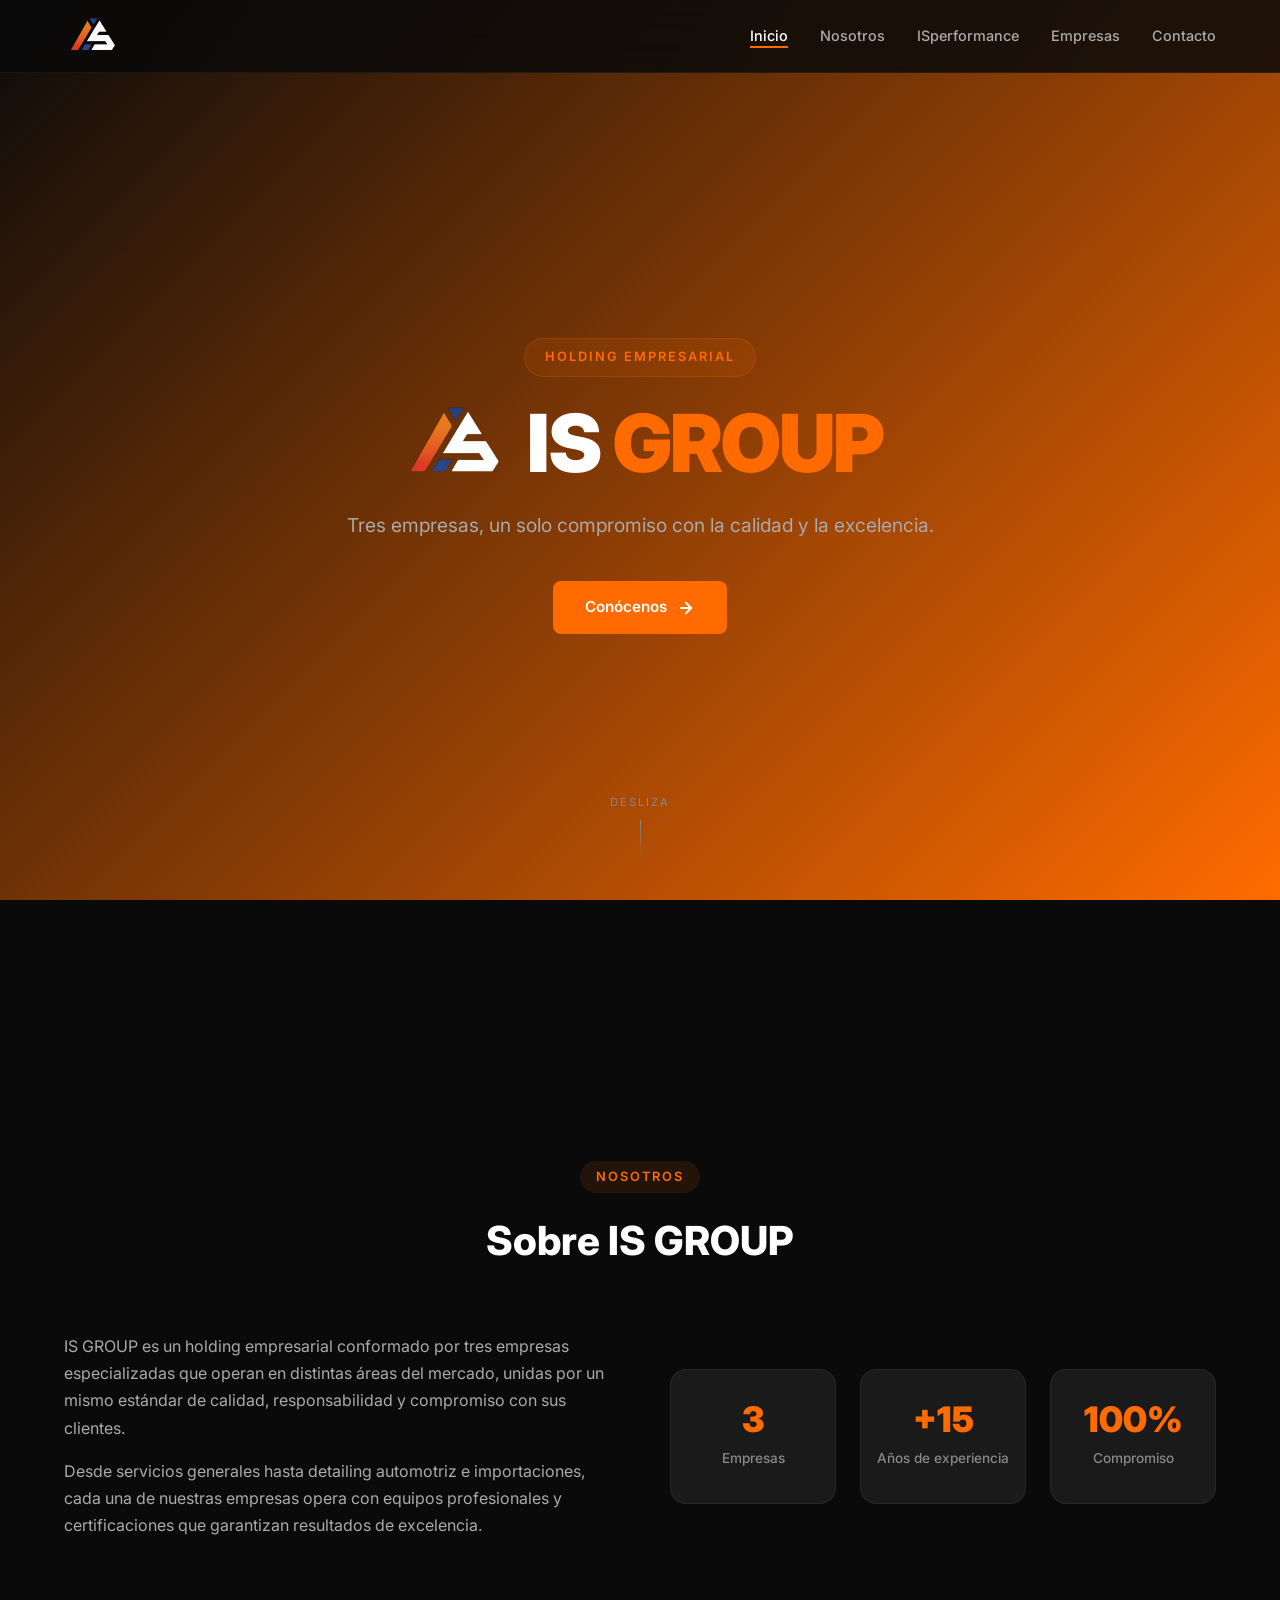
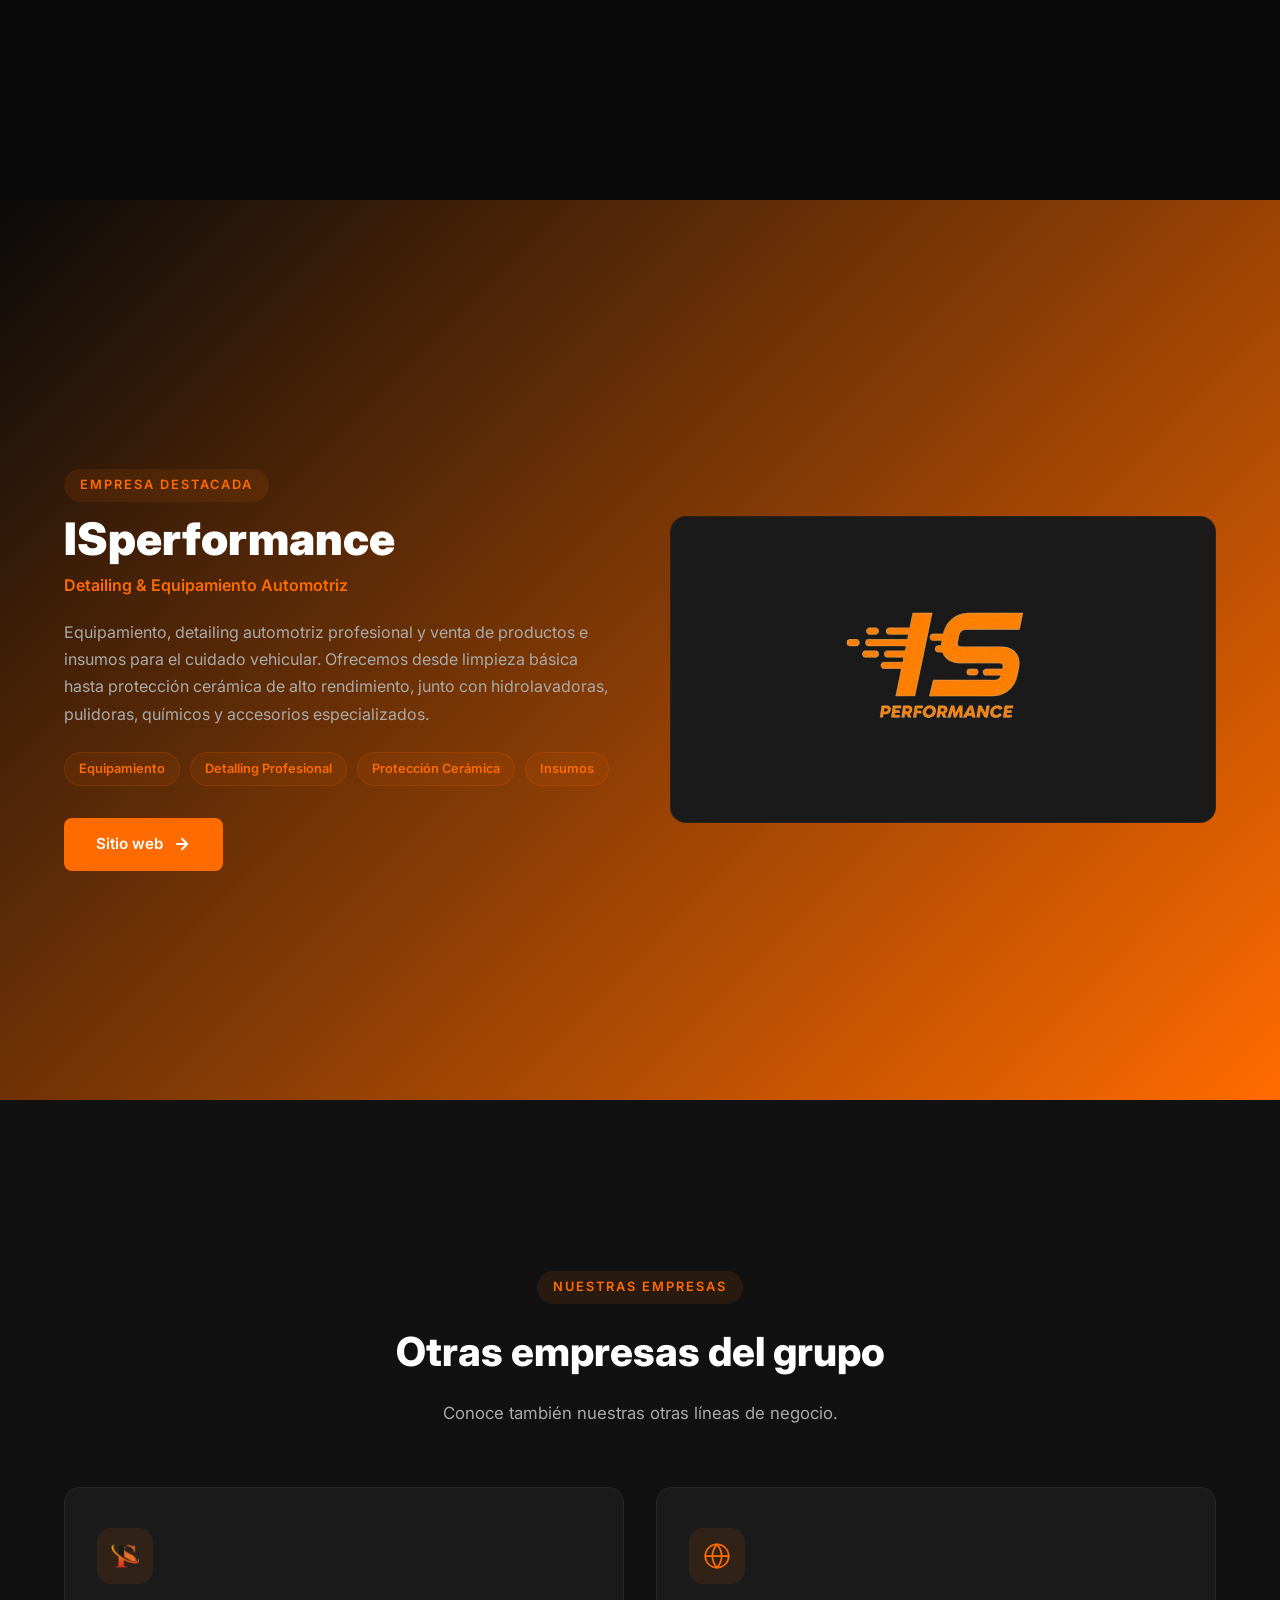
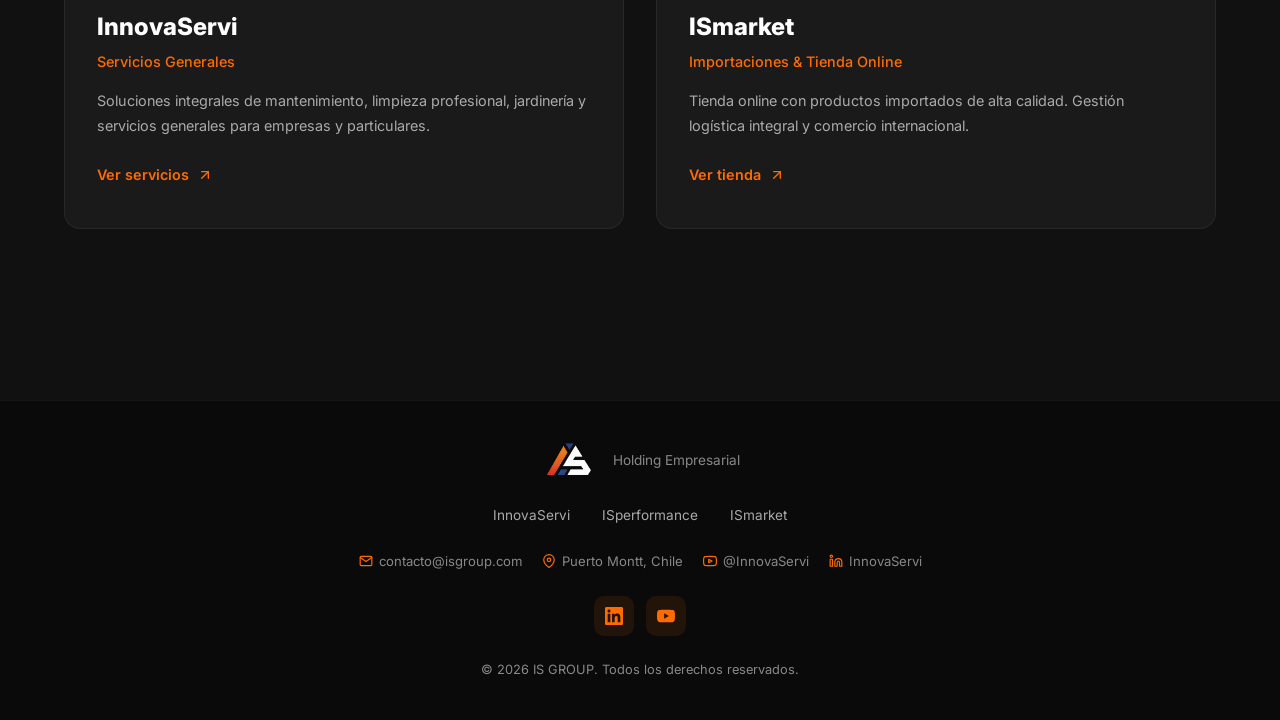
==== index.html @ 32ee74a8 "refactor: mover web/ a raíz del repo, rutas limpias" ====
<!DOCTYPE html>
<html lang="es">
<head>
  <meta charset="UTF-8" />
  <meta name="viewport" content="width=device-width, initial-scale=1.0" />
  <title>IS GROUP</title>
  <meta name="description" content="IS GROUP - Holding empresarial: InnovaServi, ISperformance e ISmarket. Conoce nuestras empresas." />
  <link rel="preconnect" href="https://fonts.googleapis.com" />
  <link rel="preconnect" href="https://fonts.gstatic.com" crossorigin />
  <link href="https://fonts.googleapis.com/css2?family=Inter:wght@400;500;600;700;800;900&display=swap" rel="stylesheet" />
  <link rel="stylesheet" href="css/style.css" />
  <link rel="icon" type="image/png" href="assets/images/favicon.png" />
</head>
<body>

  <!-- NAV -->
  <nav class="navbar">
    <div class="container nav-container">
      <a href="#" class="logo">
        <img src="assets/images/ISGROUP-pb2.png" alt="IS GROUP" class="logo-img" />
      </a>
      <button class="menu-toggle" id="menuToggle" aria-label="Abrir menú">
        <span></span><span></span><span></span>
      </button>
      <ul class="nav-links" id="navLinks">
        <li><a href="#hero" class="nav-link active">Inicio</a></li>
        <li><a href="#nosotros" class="nav-link">Nosotros</a></li>
        <li><a href="#isperformance" class="nav-link">ISperformance</a></li>
        <li><a href="#empresas" class="nav-link">Empresas</a></li>
        <li><a href="#contacto" class="nav-link">Contacto</a></li>
      </ul>
    </div>
  </nav>

  <!-- HERO -->
  <section class="hero section-gradient" id="hero">
    <div class="container hero-content">
      <span class="hero-badge">Holding Empresarial</span>
      <h1 class="hero-title">
        <img src="assets/images/ISGROUP-pb2.png" alt="IS GROUP" class="hero-logo" />
        IS <span class="highlight">GROUP</span>
      </h1>
      <p class="hero-subtitle">
        Tres empresas, un solo compromiso con la calidad y la excelencia.
      </p>
      <a href="#nosotros" class="btn btn-primary">
        Conócenos
        <svg width="18" height="18" viewBox="0 0 24 24" fill="none" stroke="currentColor" stroke-width="2.5" stroke-linecap="round" stroke-linejoin="round"><path d="M5 12h14"/><path d="m12 5 7 7-7 7"/></svg>
      </a>
    </div>
    <div class="hero-scroll">
      <span>Desliza</span>
      <div class="scroll-line"></div>
    </div>
  </section>

  <!-- NOSOTROS -->
  <section class="nosotros reveal" id="nosotros">
    <div class="container">
      <div class="section-header">
        <span class="section-tag">Nosotros</span>
        <h2 class="section-title">Sobre IS GROUP</h2>
      </div>
      <div class="nosotros-content">
        <div class="nosotros-text">
          <p>
            IS GROUP es un holding empresarial conformado por tres empresas
            especializadas que operan en distintas áreas del mercado, unidas
            por un mismo estándar de calidad, responsabilidad y compromiso
            con sus clientes.
          </p>
          <p>
            Desde servicios generales hasta detailing automotriz e importaciones,
            cada una de nuestras empresas opera con equipos profesionales y
            certificaciones que garantizan resultados de excelencia.
          </p>
        </div>
        <div class="nosotros-stats">
          <div class="stat-item">
            <span class="stat-number">3</span>
            <span class="stat-label">Empresas</span>
          </div>
          <div class="stat-item">
            <span class="stat-number">+15</span>
            <span class="stat-label">Años de experiencia</span>
          </div>
          <div class="stat-item">
            <span class="stat-number">100%</span>
            <span class="stat-label">Compromiso</span>
          </div>
        </div>
      </div>
    </div>
  </section>

  <!-- ISPERFORMANCE DESTACADO -->
  <section class="isp-destacado slide-section slide-top bg-slide-dark reveal section-gradient" id="isperformance">
    <div class="container">
      <div class="isp-destacado-grid">
        <div class="isp-destacado-info">
          <span class="section-tag">Empresa destacada</span>
          <h2 class="isp-destacado-title">ISperformance</h2>
          <p class="isp-destacado-sub">Detailing &amp; Equipamiento Automotriz</p>
          <p class="isp-destacado-desc">
            Equipamiento, detailing automotriz profesional y venta de
            productos e insumos para el cuidado vehicular. Ofrecemos
            desde limpieza básica hasta protección cerámica de alto
            rendimiento, junto con hidrolavadoras, pulidoras, químicos
            y accesorios especializados.
          </p>
          <div class="isp-destacado-features">
            <span class="feature-tag">Equipamiento</span>
            <span class="feature-tag">Detalling Profesional</span>
            <span class="feature-tag">Protección Cerámica</span>
            <span class="feature-tag">Insumos</span>
          </div>
          <a href="isperformance/index.html" class="btn btn-primary">
            Sitio web
            <svg width="18" height="18" viewBox="0 0 24 24" fill="none" stroke="currentColor" stroke-width="2.5" stroke-linecap="round" stroke-linejoin="round"><path d="M5 12h14"/><path d="m12 5 7 7-7 7"/></svg>
          </a>
        </div>
        <div class="isp-destacado-img">
          <div class="isp-img-card isp-img-card--single">
            <img src="assets/images/ISperformanceLogo.png" alt="ISperformance" />
          </div>
        </div>
      </div>
    </div>
  </section>

  <!-- EMPRESAS -->
  <section class="empresas reveal" id="empresas">
    <div class="container">
      <div class="section-header">
        <span class="section-tag">Nuestras empresas</span>
        <h2 class="section-title">Otras empresas del grupo</h2>
        <p class="section-desc">
          Conoce también nuestras otras líneas de negocio.
        </p>
      </div>

      <div class="cards-grid cards-grid--two">

        <!-- InnovaServi -->
        <article class="card">
          <a href="innovaservi/index.html" class="card-icon-link">
            <div class="card-icon" style="--card-color: #FF6B00;">
              <img src="assets/images/InnovaLOGO.png" alt="InnovaServi" />
            </div>
          </a>
          <div class="card-body">
            <h3 class="card-title">InnovaServi</h3>
            <p class="card-sub">Servicios Generales</p>
            <p class="card-text">
              Soluciones integrales de mantenimiento, limpieza profesional,
              jardinería y servicios generales para empresas y particulares.
            </p>
            <a href="innovaservi/index.html" class="card-link">
              Ver servicios
              <svg width="16" height="16" viewBox="0 0 24 24" fill="none" stroke="currentColor" stroke-width="2" stroke-linecap="round" stroke-linejoin="round"><path d="M7 17 17 7"/><path d="M7 7h10v10"/></svg>
            </a>
          </div>
        </article>

        <!-- ISmarket -->
        <article class="card">
          <a href="ismarket/index.html" class="card-icon-link">
            <div class="card-icon" style="--card-color: #FF6B00;">
              <svg viewBox="0 0 24 24" fill="none" stroke="currentColor" stroke-width="1.5" stroke-linecap="round" stroke-linejoin="round">
                <circle cx="12" cy="12" r="10"/>
                <path d="M2 12h20"/>
                <path d="M12 2a15.3 15.3 0 0 1 4 10 15.3 15.3 0 0 1-4 10 15.3 15.3 0 0 1-4-10 15.3 15.3 0 0 1 4-10z"/>
              </svg>
            </div>
          </a>
          <div class="card-body">
            <h3 class="card-title">ISmarket</h3>
            <p class="card-sub">Importaciones &amp; Tienda Online</p>
            <p class="card-text">
              Tienda online con productos importados de alta calidad.
              Gestión logística integral y comercio internacional.
            </p>
            <a href="ismarket/index.html" class="card-link">
              Ver tienda
              <svg width="16" height="16" viewBox="0 0 24 24" fill="none" stroke="currentColor" stroke-width="2" stroke-linecap="round" stroke-linejoin="round"><path d="M7 17 17 7"/><path d="M7 7h10v10"/></svg>
            </a>
          </div>
        </article>

      </div>
    </div>
  </section>

  <!-- FOOTER (incluye contacto) -->
  <footer class="footer" id="contacto">
    <div class="container footer-content">
      <div class="footer-brand">
        <img src="assets/images/ISGROUP-pb2.png" alt="IS GROUP" class="logo-img" />
        <p>Holding Empresarial</p>
      </div>
      <div class="footer-links">
        <a href="innovaservi/index.html" class="footer-link">InnovaServi</a>
        <a href="isperformance/index.html" class="footer-link">ISperformance</a>
        <a href="ismarket/index.html" class="footer-link">ISmarket</a>
      </div>
      <div class="footer-contact">
        <a href="mailto:contacto@isgroup.com" class="footer-contact-item">
          <svg width="14" height="14" viewBox="0 0 24 24" fill="none" stroke="currentColor" stroke-width="2" stroke-linecap="round" stroke-linejoin="round"><path d="M4 4h16c1.1 0 2 .9 2 2v12c0 1.1-.9 2-2 2H4c-1.1 0-2-.9-2-2V6c0-1.1.9-2 2-2z"/><polyline points="22,6 12,13 2,6"/></svg>
          contacto@isgroup.com
        </a>
        <span class="footer-contact-item">
          <svg width="14" height="14" viewBox="0 0 24 24" fill="none" stroke="currentColor" stroke-width="2" stroke-linecap="round" stroke-linejoin="round"><path d="M21 10c0 7-9 13-9 13s-9-6-9-13a9 9 0 0 1 18 0z"/><circle cx="12" cy="10" r="3"/></svg>
          Puerto Montt, Chile
        </span>
        <a href="https://www.youtube.com/@InnovaServi" target="_blank" rel="noopener noreferrer" class="footer-contact-item">
          <svg width="14" height="14" viewBox="0 0 24 24" fill="none" stroke="currentColor" stroke-width="2" stroke-linecap="round" stroke-linejoin="round"><path d="M22.54 6.42a2.78 2.78 0 0 0-1.94-2C18.88 4 12 4 12 4s-6.88 0-8.6.46a2.78 2.78 0 0 0-1.94 2A29 29 0 0 0 1 12a29 29 0 0 0 .46 5.58 2.78 2.78 0 0 0 1.94 2C5.12 20 12 20 12 20s6.88 0 8.6-.46a2.78 2.78 0 0 0 1.94-2A29 29 0 0 0 23 12a29 29 0 0 0-.46-5.58z"/><polygon points="9.75 15.02 9.75 8.97 15.5 12 9.75 15.02"/></svg>
          @InnovaServi
        </a>
        <a href="https://www.linkedin.com/company/innova-servi/" target="_blank" rel="noopener noreferrer" class="footer-contact-item">
          <svg width="14" height="14" viewBox="0 0 24 24" fill="none" stroke="currentColor" stroke-width="2" stroke-linecap="round" stroke-linejoin="round"><path d="M16 8a6 6 0 0 1 6 6v7h-4v-7a2 2 0 0 0-2-2 2 2 0 0 0-2 2v7h-4v-7a6 6 0 0 1 6-6z"/><rect width="4" height="12" x="2" y="9"/><circle cx="4" cy="4" r="2"/></svg>
          InnovaServi
        </a>
      </div>
      <div class="footer-social">
        <a href="https://www.linkedin.com/company/innova-servi/" target="_blank" rel="noopener noreferrer" class="social-link" title="LinkedIn">
          <svg width="18" height="18" viewBox="0 0 24 24" fill="currentColor"><path d="M20.447 20.452h-3.554v-5.569c0-1.328-.027-3.037-1.852-3.037-1.853 0-2.136 1.445-2.136 2.939v5.667H9.351V9h3.414v1.561h.046c.477-.9 1.637-1.85 3.37-1.85 3.601 0 4.267 2.37 4.267 5.455v6.286zM5.337 7.433c-1.144 0-2.063-.926-2.063-2.065 0-1.138.92-2.063 2.063-2.063 1.14 0 2.064.925 2.064 2.063 0 1.139-.925 2.065-2.064 2.065zm1.782 13.019H3.555V9h3.564v11.452zM22.225 0H1.771C.792 0 0 .774 0 1.729v20.542C0 23.227.792 24 1.771 24h20.451C23.2 24 24 23.227 24 22.271V1.729C24 .774 23.2 0 22.222 0h.003z"/></svg>
        </a>
        <a href="https://www.youtube.com/@InnovaServi" target="_blank" rel="noopener noreferrer" class="social-link" title="YouTube">
          <svg width="18" height="18" viewBox="0 0 24 24" fill="currentColor"><path d="M23.498 6.186a3.016 3.016 0 0 0-2.122-2.136C19.505 3.545 12 3.545 12 3.545s-7.505 0-9.377.505A3.017 3.017 0 0 0 .502 6.186C0 8.07 0 12 0 12s0 3.93.502 5.814a3.016 3.016 0 0 0 2.122 2.136c1.871.505 9.376.505 9.376.505s7.505 0 9.377-.505a3.015 3.015 0 0 0 2.122-2.136C24 15.93 24 12 24 12s0-3.93-.502-5.814zM9.545 15.568V8.432L15.818 12l-6.273 3.568z"/></svg>
        </a>
      </div>
      <p class="footer-copy">© 2026 IS GROUP. Todos los derechos reservados.</p>
    </div>
  </footer>

  <script src="js/main.js"></script>
</body>
</html>
---- css/style.css ----
/* ========================================
   IS GROUP - Holding Empresarial
   Estilo: Naranja & Negro
   ======================================== */

:root {
  --orange-500: #FF6B00;
  --orange-400: #FF8500;
  --orange-600: #E05E00;
  --orange-700: #B84D00;
  --dark-900: #0A0A0A;
  --dark-800: #111111;
  --dark-700: #1A1A1A;
  --dark-600: #222222;
  --dark-500: #333333;
  --gray-400: #888888;
  --gray-300: #AAAAAA;
  --gray-200: #CCCCCC;
  --gray-100: #E5E5E5;
  --white: #FFFFFF;
  --font: 'Inter', -apple-system, BlinkMacSystemFont, 'Segoe UI', sans-serif;
  --radius: 16px;
  --radius-sm: 8px;
  --transition: 0.3s cubic-bezier(0.4, 0, 0.2, 1);
}

*, *::before, *::after {
  margin: 0;
  padding: 0;
  box-sizing: border-box;
}

html {
  scroll-behavior: smooth;
  scroll-padding-top: 80px;
}

body {
  font-family: var(--font);
  background: var(--dark-900);
  color: var(--gray-200);
  line-height: 1.6;
  -webkit-font-smoothing: antialiased;
}

a { text-decoration: none; color: inherit; }
img { max-width: 100%; display: block; }
ul { list-style: none; }

.container {
  max-width: 1200px;
  margin: 0 auto;
  padding: 0 24px;
}

/* ---- Botones ---- */
.btn {
  display: inline-flex;
  align-items: center;
  gap: 10px;
  padding: 14px 32px;
  font-family: var(--font);
  font-size: 0.95rem;
  font-weight: 600;
  border: none;
  border-radius: var(--radius-sm);
  cursor: pointer;
  transition: var(--transition);
}

.btn-primary {
  background: var(--orange-500);
  color: var(--white);
}

.btn-primary:hover {
  background: var(--orange-400);
  transform: translateY(-2px);
  box-shadow: 0 8px 30px rgba(255, 107, 0, 0.35);
}

/* ---- Highlight ---- */
.highlight {
  color: var(--orange-500);
}

/* ---- Section Header ---- */
.section-header {
  text-align: center;
  margin-bottom: 60px;
}

.section-tag {
  display: inline-block;
  font-size: 0.8rem;
  font-weight: 600;
  letter-spacing: 2px;
  text-transform: uppercase;
  color: var(--orange-500);
  background: rgba(255, 107, 0, 0.1);
  padding: 6px 16px;
  border-radius: 100px;
  margin-bottom: 16px;
}

.section-title {
  font-size: 2.5rem;
  font-weight: 800;
  color: var(--white);
  margin-bottom: 16px;
}

.section-desc {
  max-width: 560px;
  margin: 0 auto;
  font-size: 1.05rem;
  color: var(--gray-300);
}

/* ========================================
   NAVBAR
   ======================================== */
.navbar {
  position: fixed;
  top: 0;
  left: 0;
  width: 100%;
  z-index: 1000;
  background: rgba(10, 10, 10, 0.85);
  backdrop-filter: blur(20px);
  -webkit-backdrop-filter: blur(20px);
  border-bottom: 1px solid rgba(255, 255, 255, 0.05);
  transition: var(--transition);
}

.nav-container {
  display: flex;
  align-items: center;
  justify-content: space-between;
  height: 72px;
}

.nav-sep {
  color: var(--gray-400);
  font-size: 1rem;
  font-weight: 300;
  margin: 0 6px;
  opacity: 0.5;
}

.nav-sub {
  font-size: 0.85rem;
  font-weight: 600;
  color: var(--orange-500);
  white-space: nowrap;
}

.logo {
  display: flex;
  align-items: center;
  gap: 10px;
}

.logo-icon {
  display: inline-flex;
  align-items: center;
  justify-content: center;
  width: 26px;
  height: 26px;
  position: relative;
}

.logo-icon::before {
  content: '';
  width: 14px;
  height: 14px;
  background: var(--orange-500);
  transform: rotate(45deg);
  border-radius: 3px;
}

.logo-text {
  font-size: 1.3rem;
  font-weight: 900;
  color: var(--white);
  letter-spacing: -0.5px;
}

.logo-img {
  height: 40px;
  width: auto;
  display: block;
}

.nav-links {
  display: flex;
  gap: 32px;
}

.nav-link {
  font-size: 0.9rem;
  font-weight: 500;
  color: var(--gray-300);
  transition: var(--transition);
  position: relative;
}

.nav-link::after {
  content: '';
  position: absolute;
  bottom: -4px;
  left: 0;
  width: 0;
  height: 2px;
  background: var(--orange-500);
  transition: var(--transition);
}

.nav-link:hover,
.nav-link.active {
  color: var(--white);
}

.nav-link.active::after,
.nav-link:hover::after {
  width: 100%;
}

/* ---- Hamburger ---- */
.menu-toggle {
  display: none;
  flex-direction: column;
  gap: 5px;
  background: none;
  border: none;
  cursor: pointer;
  padding: 4px;
}

.menu-toggle span {
  display: block;
  width: 24px;
  height: 2px;
  background: var(--white);
  border-radius: 2px;
  transition: var(--transition);
}

.menu-toggle.active span:nth-child(1) {
  transform: rotate(45deg) translate(5px, 5px);
}

.menu-toggle.active span:nth-child(2) {
  opacity: 0;
}

.menu-toggle.active span:nth-child(3) {
  transform: rotate(-45deg) translate(5px, -5px);
}

/* ========================================
   HERO
   ======================================== */
.hero {
  position: relative;
  min-height: 100dvh;
  display: flex;
  align-items: center;
  justify-content: center;
  overflow: hidden;
  padding-top: 72px;
}

.hero-bg {
  position: absolute;
  inset: 0;
  background:
    radial-gradient(ellipse at 20% 50%, rgba(255, 107, 0, 0.08) 0%, transparent 60%),
    radial-gradient(ellipse at 80% 20%, rgba(255, 107, 0, 0.05) 0%, transparent 50%),
    radial-gradient(ellipse at 50% 80%, rgba(255, 107, 0, 0.03) 0%, transparent 50%);
  z-index: 0;
}

.hero-content {
  position: relative;
  z-index: 1;
  text-align: center;
  max-width: 720px;
}

.hero-badge {
  display: inline-block;
  font-size: 0.8rem;
  font-weight: 600;
  letter-spacing: 2px;
  text-transform: uppercase;
  color: var(--orange-500);
  background: rgba(255, 107, 0, 0.1);
  border: 1px solid rgba(255, 107, 0, 0.2);
  padding: 8px 20px;
  border-radius: 100px;
  margin-bottom: 24px;
}

  .hero-title {
    font-size: 5rem;
    font-weight: 900;
    color: var(--white);
    letter-spacing: -2px;
    line-height: 1.05;
    margin-bottom: 24px;
    display: flex;
    align-items: center;
    justify-content: center;
    gap: 12px;
  }

  .hero-logo{
   height: 80px;
   width: auto;
   vertical-align: middle;
  }

.hero-subtitle {
  font-size: 1.2rem;
  color: var(--gray-300);
  margin-bottom: 40px;
  line-height: 1.7;
}

.hero-scroll {
  position: absolute;
  bottom: 40px;
  left: 50%;
  transform: translateX(-50%);
  display: flex;
  flex-direction: column;
  align-items: center;
  gap: 8px;
  font-size: 0.7rem;
  text-transform: uppercase;
  letter-spacing: 2px;
  color: var(--gray-400);
}

.scroll-line {
  width: 1px;
  height: 40px;
  background: linear-gradient(to bottom, var(--gray-400), transparent);
  animation: scrollPulse 2s ease-in-out infinite;
}

@keyframes scrollPulse {
  0%, 100% { opacity: 1; transform: scaleY(1); }
  50% { opacity: 0.3; transform: scaleY(0.5); }
}

/* ========================================
   NOSOTROS
   ======================================== */
.nosotros {
  min-height: 100dvh;
  display: flex;
  flex-direction: column;
  justify-content: center;
  padding: 120px 0;
  background: var(--dark-900);
}

.nosotros-content {
  display: grid;
  grid-template-columns: 1fr 1fr;
  gap: 60px;
  align-items: center;
}

.nosotros-text p {
  font-size: 1rem;
  color: var(--gray-300);
  line-height: 1.7;
  margin-bottom: 16px;
}

.nosotros-text p:last-child {
  margin-bottom: 0;
}

.nosotros-stats {
  display: grid;
  grid-template-columns: repeat(3, 1fr);
  gap: 24px;
}

.stat-item {
  text-align: center;
  background: var(--dark-700);
  border: 1px solid rgba(255, 255, 255, 0.06);
  border-radius: var(--radius);
  padding: 32px 16px;
  transition: var(--transition);
}

.stat-item:hover {
  border-color: rgba(255, 107, 0, 0.15);
  transform: translateY(-4px);
}

.stat-number {
  display: block;
  font-size: 2.2rem;
  font-weight: 900;
  color: var(--orange-500);
  line-height: 1;
  margin-bottom: 8px;
}

.stat-label {
  font-size: 0.85rem;
  color: var(--gray-400);
  font-weight: 500;
}

/* ========================================
   ISPERFORMANCE DESTACADO
   ======================================== */
.isp-destacado {
  position: relative;
  overflow: hidden;
  min-height: 100dvh;
  display: flex;
  flex-direction: column;
  justify-content: center;
  padding: 120px 0;
}

.isp-destacado-grid {
  display: grid;
  grid-template-columns: 1fr 1fr;
  gap: 60px;
  align-items: center;
}

.isp-destacado-info .section-tag {
  margin-bottom: 12px;
}

.isp-destacado-title {
  font-size: 2.8rem;
  font-weight: 900;
  color: var(--white);
  line-height: 1.15;
  margin-bottom: 8px;
}

.isp-destacado-sub {
  font-size: 1rem;
  font-weight: 600;
  color: var(--orange-500);
  margin-bottom: 20px;
}

.isp-destacado-desc {
  font-size: 1rem;
  color: var(--gray-300);
  line-height: 1.7;
  margin-bottom: 24px;
}

.isp-destacado-features {
  display: flex;
  flex-wrap: wrap;
  gap: 10px;
  margin-bottom: 32px;
}

.feature-tag {
  font-size: 0.8rem;
  font-weight: 600;
  color: var(--orange-500);
  background: rgba(255, 107, 0, 0.08);
  border: 1px solid rgba(255, 107, 0, 0.15);
  padding: 6px 14px;
  border-radius: 100px;
}

.isp-img-card--single {
  border-radius: var(--radius);
  overflow: hidden;
  display: flex;
  align-items: center;
  justify-content: center;
  min-height: 260px;
  background: var(--dark-700);
  border: 1px solid rgba(255, 107, 0, 0.1);
  padding: 40px;
}

.isp-img-card--single img {
  max-width: 80%;
  height: auto;
  object-fit: contain;
}

/* ========================================
   EMPRESAS / CARDS
   ======================================== */
.empresas {
  min-height: 100dvh;
  display: flex;
  flex-direction: column;
  justify-content: center;
  padding: 120px 0;
  background: var(--dark-800);
}

.cards-grid {
  display: grid;
  grid-template-columns: repeat(3, 1fr);
  gap: 32px;
}

.cards-grid--two {
  grid-template-columns: repeat(2, 1fr);
}

.card {
  position: relative;
  background: var(--dark-700);
  border: 1px solid rgba(255, 255, 255, 0.06);
  border-radius: var(--radius);
  padding: 40px 32px;
  transition: var(--transition);
  display: flex;
  flex-direction: column;
  overflow: hidden;
}

.card::before {
  content: '';
  position: absolute;
  top: 0;
  left: 0;
  right: 0;
  height: 3px;
  background: var(--orange-500);
  transform: scaleX(0);
  transform-origin: left;
  transition: var(--transition);
}

.card:hover {
  border-color: rgba(255, 107, 0, 0.2);
  transform: translateY(-6px);
  box-shadow: 0 20px 60px rgba(0, 0, 0, 0.4);
}

.card:hover::before {
  transform: scaleX(1);
}

.card-featured {
  border-color: rgba(255, 107, 0, 0.15);
  box-shadow: 0 0 40px rgba(255, 107, 0, 0.05);
}

.card-badge {
  position: absolute;
  top: 16px;
  right: 16px;
  font-size: 0.7rem;
  font-weight: 700;
  text-transform: uppercase;
  letter-spacing: 1px;
  color: var(--orange-500);
  background: rgba(255, 107, 0, 0.1);
  border: 1px solid rgba(255, 107, 0, 0.2);
  padding: 4px 12px;
  border-radius: 100px;
}

.card-icon-link {
  display: inline-block;
  text-decoration: none;
  color: inherit;
}

.card-icon {
  width: 56px;
  height: 56px;
  border-radius: 14px;
  background: rgba(255, 107, 0, 0.1);
  color: var(--orange-500);
  padding: 14px;
  margin-bottom: 24px;
  transition: var(--transition);
}

.card-icon-link:hover .card-icon {
  background: rgba(255, 107, 0, 0.2);
  transform: scale(1.05);
}

.card-icon svg {
  width: 100%;
  height: 100%;
}

.card-icon img {
  width: 100%;
  height: 100%;
  object-fit: contain;
}

.card-number {
  font-size: 0.75rem;
  font-weight: 700;
  color: var(--gray-400);
  letter-spacing: 1px;
  margin-bottom: 8px;
  display: block;
}

.card-title {
  font-size: 1.5rem;
  font-weight: 800;
  color: var(--white);
  margin-bottom: 4px;
}

.card-sub {
  font-size: 0.9rem;
  color: var(--orange-500);
  font-weight: 500;
  margin-bottom: 16px;
}

.card-text {
  font-size: 0.9rem;
  color: var(--gray-300);
  line-height: 1.7;
  margin-bottom: 24px;
  flex: 1;
}

.card-link {
  display: inline-flex;
  align-items: center;
  gap: 8px;
  font-size: 0.9rem;
  font-weight: 600;
  color: var(--orange-500);
  transition: var(--transition);
}

.card-link:hover {
  gap: 12px;
  color: var(--orange-400);
}

/* ========================================
   CONTACTO
   ======================================== */
.contacto {
  padding: 120px 0;
  background: var(--dark-900);
}

.contacto-grid {
  display: grid;
  grid-template-columns: 1fr 1.5fr;
  gap: 60px;
  align-items: start;
}

.contacto-info {
  display: flex;
  flex-direction: column;
  gap: 24px;
}

.contacto-item {
  display: flex;
  align-items: center;
  gap: 14px;
  font-size: 0.95rem;
  color: var(--gray-300);
}

.contacto-item svg {
  color: var(--orange-500);
  flex-shrink: 0;
}

.contacto-social {
  display: flex;
  gap: 12px;
  margin-top: 4px;
}

.contacto-mapa {
  margin-top: 20px;
}

.contacto-mapa iframe {
  display: block;
  width: 100%;
  height: 200px;
  border: none;
  border-radius: var(--radius-sm);
  filter: grayscale(0.3) contrast(1.1);
  transition: var(--transition);
}

.contacto-mapa:hover iframe {
  filter: grayscale(0) contrast(1);
}

.contacto-mapa-link {
  display: flex;
  align-items: center;
  gap: 10px;
  margin-top: 8px;
  padding: 10px 14px;
  font-size: 0.82rem;
  font-weight: 600;
  color: var(--orange-500);
  background: var(--dark-700);
  border: 1px solid rgba(255, 255, 255, 0.06);
  border-radius: var(--radius-sm);
  text-decoration: none;
  transition: var(--transition);
}

.contacto-mapa-link:hover {
  background: rgba(255, 107, 0, 0.1);
  border-color: rgba(255, 107, 0, 0.2);
}

.contacto-mapa-link svg {
  flex-shrink: 0;
}

.contacto-mapa-link span {
  margin-left: auto;
  color: var(--gray-400);
  font-weight: 400;
}

.social-link {
  width: 40px;
  height: 40px;
  border-radius: 10px;
  background: rgba(255, 107, 0, 0.1);
  color: var(--orange-500);
  display: inline-flex;
  align-items: center;
  justify-content: center;
  transition: var(--transition);
}

.social-link:hover {
  background: var(--orange-500);
  color: var(--white);
  transform: translateY(-2px);
}

.contacto-form {
  display: flex;
  flex-direction: column;
  gap: 16px;
}

.contacto-form input,
.contacto-form textarea {
  width: 100%;
  padding: 14px 18px;
  font-family: var(--font);
  font-size: 0.95rem;
  background: var(--dark-700);
  border: 1px solid rgba(255, 255, 255, 0.08);
  border-radius: var(--radius-sm);
  color: var(--white);
  outline: none;
  transition: var(--transition);
}

.contacto-form input:focus,
.contacto-form textarea:focus {
  border-color: var(--orange-500);
  box-shadow: 0 0 0 3px rgba(255, 107, 0, 0.1);
}

.contacto-form input::placeholder,
.contacto-form textarea::placeholder {
  color: var(--gray-400);
}

/* ========================================
   FOOTER
   ======================================== */
.footer {
  padding: 40px 0;
  border-top: 1px solid rgba(255, 255, 255, 0.05);
  background: var(--dark-900);
}

.footer-contact {
  display: flex;
  flex-wrap: wrap;
  justify-content: center;
  gap: 20px;
}

.footer-contact-item {
  display: inline-flex;
  align-items: center;
  gap: 6px;
  font-size: 0.82rem;
  color: var(--gray-400);
  text-decoration: none;
  transition: var(--transition);
}

.footer-contact-item svg {
  width: 14px;
  height: 14px;
  color: var(--orange-500);
  flex-shrink: 0;
}

.footer-contact-item:hover {
  color: var(--orange-500);
}

.footer-social {
  display: flex;
  gap: 12px;
  justify-content: center;
}

.footer-content {
  display: flex;
  flex-direction: column;
  align-items: center;
  gap: 24px;
  text-align: center;
}

.footer-brand {
  display: flex;
  align-items: center;
  gap: 10px;
}

.footer-brand p {
  font-size: 0.85rem;
  color: var(--gray-400);
  margin-left: 4px;
}

.footer-links {
  display: flex;
  gap: 32px;
}

.footer-link {
  font-size: 0.85rem;
  color: var(--gray-300);
  transition: var(--transition);
}

.footer-link:hover {
  color: var(--orange-500);
}

.footer-copy {
  font-size: 0.8rem;
  color: var(--gray-400);
}

/* ========================================
   RESPONSIVE
   ======================================== */
@media (max-width: 968px) {
  .cards-grid,
  .cards-grid--two {
    grid-template-columns: 1fr;
    max-width: 480px;
    margin: 0 auto;
  }

  .equipos-grid {
    grid-template-columns: repeat(2, 1fr);
  }
}

@media (max-width: 768px) {
  .hero-title {
    font-size: 3rem;
  }

  .hero-subtitle {
    font-size: 1rem;
  }

  .section-title {
    font-size: 1.8rem;
  }

  .nosotros-content {
    grid-template-columns: 1fr;
    gap: 40px;
  }

  .nosotros-stats {
    grid-template-columns: repeat(3, 1fr);
    gap: 16px;
  }

  .stat-item {
    padding: 24px 12px;
  }

  .stat-number {
    font-size: 1.6rem;
  }

  .isp-destacado-grid {
    grid-template-columns: 1fr;
    gap: 40px;
  }

  .isp-destacado-title {
    font-size: 2rem;
  }

  .contacto-grid {
    grid-template-columns: 1fr;
    gap: 40px;
  }

  .menu-toggle {
    display: flex;
  }

  .nav-links {
    position: fixed;
    top: 72px;
    left: 0;
    right: 0;
    background: rgba(10, 10, 10, 0.98);
    backdrop-filter: blur(20px);
    flex-direction: column;
    align-items: center;
    gap: 0;
    padding: 24px 0;
    transform: translateY(-100%);
    opacity: 0;
    pointer-events: none;
    transition: var(--transition);
    border-bottom: 1px solid rgba(255, 255, 255, 0.05);
  }

  .nav-links.open {
    transform: translateY(0);
    opacity: 1;
    pointer-events: all;
  }

  .nav-link {
    padding: 16px 0;
    width: 100%;
    text-align: center;
  }

  .nav-sep,
  .nav-sub {
    display: none;
  }

  .footer-contact {
    flex-direction: column;
    align-items: center;
    gap: 12px;
  }

  .equipos-grid {
    grid-template-columns: repeat(2, 1fr);
  }
}

@media (max-width: 480px) {
  .hero-title {
    font-size: 2.2rem;
    letter-spacing: -1px;
  }

  .btn {
    padding: 12px 24px;
    font-size: 0.9rem;
  }

  .container {
    padding: 0 16px;
  }

  .card {
    padding: 28px 24px;
  }

  .nosotros-stats {
    grid-template-columns: 1fr;
    gap: 12px;
  }

  .equipos-grid {
    grid-template-columns: 1fr;
  }

  .filtro-grid {
    flex-direction: column;
  }

  .filtro-field {
    min-width: 100%;
  }
}

/* ---- Scroll Reveal ---- */
.reveal {
  opacity: 0;
  transform: translateY(30px);
  transition: opacity 0.6s cubic-bezier(0.4, 0, 0.2, 1), transform 0.6s cubic-bezier(0.4, 0, 0.2, 1);
}

.reveal.visible {
  opacity: 1;
  transform: translateY(0);
}

/* ========================================
   SUBPAGES
   ======================================== */
.subpage {
  background: var(--dark-900);
}

/* ---- Page Hero ---- */
.page-hero {
  padding: 140px 0 80px;
  display: flex;
  align-items: center;
  text-align: center;
}

/* ---- Full-page slide sections ---- */
.slide-section {
  min-height: 100vh;
  display: flex;
  align-items: center;
  position: relative;
  overflow: hidden;
}


.slide-section .container {
  width: 100%;
}

.slide-center {
  justify-content: center;
  text-align: center;
  padding: 0;
}

.slide-center .container {
  display: flex;
  flex-direction: column;
  align-items: center;
}

.slide-top {
  align-items: flex-start;
  padding: 100px 0 60px;
}

/* Scroll-down hint */
.scroll-hint {
  position: absolute;
  bottom: 32px;
  left: 50%;
  transform: translateX(-50%);
  display: flex;
  flex-direction: column;
  align-items: center;
  gap: 6px;
  font-size: 0.65rem;
  font-weight: 600;
  text-transform: uppercase;
  letter-spacing: 2px;
  color: var(--gray-400);
  animation: scrollHint 2.5s ease-in-out infinite;
  cursor: pointer;
  user-select: none;
}

.scroll-hint svg {
  width: 22px;
  height: 22px;
  animation: scrollArrow 2.5s ease-in-out infinite;
}

@keyframes scrollHint {
  0%, 100% { opacity: 0.5; }
  50% { opacity: 1; }
}

@keyframes scrollArrow {
  0%, 100% { transform: translateY(0); }
  50% { transform: translateY(6px); }
}

/* Background variants for slides */
.bg-slide-dark {
  background: var(--dark-900);
}

.bg-slide-alt {
  background: radial-gradient(ellipse at 20% 30%, rgba(255, 107, 0, 0.06) 0%, transparent 60%),
              radial-gradient(ellipse at 80% 70%, rgba(255, 107, 0, 0.03) 0%, transparent 50%),
              var(--dark-800);
}

.bg-slide-dim {
  background: radial-gradient(ellipse at 70% 20%, rgba(255, 107, 0, 0.05) 0%, transparent 50%),
              radial-gradient(ellipse at 30% 80%, rgba(255, 107, 0, 0.03) 0%, transparent 50%),
              var(--dark-900);
}

.page-hero-content {
  max-width: 640px;
}

.page-hero-logo {
  width: 96px;
  height: 96px;
  margin: 0 auto 24px;
}

.page-hero-logo img {
  width: 100%;
  height: 100%;
  object-fit: contain;
}

.page-hero-title {
  font-size: 3rem;
  font-weight: 900;
  color: var(--white);
  margin-bottom: 8px;
}

.page-hero-sub {
  font-size: 1.1rem;
  font-weight: 600;
  color: var(--orange-500);
  margin-bottom: 16px;
}

.page-hero-desc {
  font-size: 1rem;
  color: var(--gray-300);
  line-height: 1.7;
  max-width: 520px;
  margin: 0 auto;
}

/* ---- Servicios Grid ---- */
.servicios {
  padding: 80px 0;
  background: var(--dark-800);
}

.servicios-grid {
  display: grid;
  grid-template-columns: repeat(2, 1fr);
  gap: 24px;
}

.servicio-card {
  background: var(--dark-700);
  border: 1px solid rgba(255, 255, 255, 0.06);
  border-radius: var(--radius);
  padding: 32px 28px;
  position: relative;
  transition: var(--transition);
}

.servicio-card:hover {
  border-color: rgba(255, 107, 0, 0.15);
  transform: translateY(-3px);
  box-shadow: 0 12px 40px rgba(0, 0, 0, 0.3);
}

.servicio-icon {
  width: 44px;
  height: 44px;
  border-radius: 12px;
  background: rgba(255, 107, 0, 0.1);
  color: var(--orange-500);
  padding: 10px;
  margin-bottom: 18px;
}

.servicio-icon svg {
  width: 100%;
  height: 100%;
}

.servicio-card h3 {
  font-size: 1.15rem;
  font-weight: 700;
  color: var(--white);
  margin-bottom: 10px;
}

.servicio-card p {
  font-size: 0.9rem;
  color: var(--gray-300);
  line-height: 1.6;
}

.servicio-price {
  position: absolute;
  top: 16px;
  right: 16px;
  font-size: 0.75rem;
  font-weight: 700;
  color: var(--orange-500);
  background: rgba(255, 107, 0, 0.1);
  border: 1px solid rgba(255, 107, 0, 0.2);
  padding: 4px 12px;
  border-radius: 100px;
}

/* ---- Size Legend ---- */
.size-legend {
  text-align: center;
  margin: -32px auto 48px;
  font-size: 0.82rem;
  color: var(--gray-300);
  max-width: 700px;
  line-height: 1.8;
}

.size-legend .size-tag {
  display: inline-block;
  font-weight: 700;
  color: var(--orange-500);
  background: rgba(255, 107, 0, 0.1);
  padding: 1px 8px;
  border-radius: 4px;
  font-size: 0.75rem;
  margin: 0 2px;
}

.size-legend .size-div {
  color: var(--gray-400);
  margin: 0 8px;
}

/* ---- Category Accordion ---- */
.serv-cat-details {
  margin-bottom: 12px;
  border-radius: var(--radius);
  background: var(--dark-700);
  border: 1px solid rgba(255, 255, 255, 0.06);
  overflow: hidden;
  transition: var(--transition);
}

.serv-cat-details[open] {
  border-color: rgba(255, 107, 0, 0.15);
}

.serv-cat-summary {
  display: flex;
  align-items: center;
  justify-content: space-between;
  gap: 16px;
  padding: 18px 24px;
  cursor: pointer;
  list-style: none;
  user-select: none;
}

.serv-cat-summary::-webkit-details-marker {
  display: none;
}

.serv-cat-summary::after {
  content: '+';
  font-size: 1.4rem;
  font-weight: 400;
  color: var(--orange-500);
  transition: var(--transition);
  flex-shrink: 0;
  line-height: 1;
}

.serv-cat-details[open] .serv-cat-summary::after {
  content: '−';
}

.serv-cat-summary-left {
  display: flex;
  flex-direction: column;
  gap: 2px;
}

.serv-cat-title {
  font-size: 1.1rem;
  font-weight: 700;
  color: var(--white);
  margin: 0;
  border: none;
  padding: 0;
  letter-spacing: 0.3px;
}

.serv-cat-resumen {
  font-size: 0.82rem;
  color: var(--gray-400);
  line-height: 1.4;
}

.serv-cat-details[open] .servicios-grid {
  padding: 0 24px 24px;
}

/* ---- Sizes & Prices inside cards ---- */
.servicio-grid-precios {
  display: grid;
  grid-template-columns: 1fr 1fr;
  gap: 5px;
  margin-top: 14px;
}

.servicio-size-row {
  display: flex;
  align-items: center;
  justify-content: space-between;
  background: rgba(255, 255, 255, 0.03);
  border: 1px solid rgba(255, 255, 255, 0.06);
  border-radius: 6px;
  padding: 5px 10px;
  transition: var(--transition);
}

.servicio-card:hover .servicio-size-row {
  border-color: rgba(255, 107, 0, 0.12);
  background: rgba(255, 107, 0, 0.04);
}

.size-label {
  font-size: 0.75rem;
  font-weight: 700;
  color: var(--orange-500);
  letter-spacing: 0.5px;
}

.price-label {
  font-size: 0.8rem;
  font-weight: 600;
  color: var(--white);
}

.servicio-grid-precios.three-col {
  grid-template-columns: 1fr 1fr 1fr;
}

.servicio-grid-precios.one-row {
  grid-template-columns: 1fr 1fr;
}

.servicio-card.card-featured-price {
  border-color: rgba(255, 107, 0, 0.12);
  box-shadow: 0 0 20px rgba(255, 107, 0, 0.04);
}

.servicio-card.card-featured-price .servicio-price {
  background: var(--orange-500);
  color: var(--white);
  border-color: var(--orange-500);
}

/* ---- Category Detail Section (subpages) ---- */
.cat-section {
  display: grid;
  grid-template-columns: 1fr 1fr;
  gap: 48px;
  align-items: center;
  margin-bottom: 80px;
}

.cat-section:last-child {
  margin-bottom: 0;
}

.cat-reverse {
  direction: rtl;
}

.cat-reverse .cat-text {
  direction: ltr;
}

.cat-text h2 {
  font-size: 1.6rem;
  font-weight: 800;
  color: var(--white);
  margin-bottom: 16px;
}

.cat-text p {
  font-size: 0.95rem;
  color: var(--gray-300);
  line-height: 1.7;
}

.cat-img {
  border-radius: var(--radius);
  overflow: hidden;
}

.cat-img img {
  width: 100%;
  height: 320px;
  object-fit: cover;
  transition: var(--transition);
}

.cat-img:hover img {
  transform: scale(1.05);
}

.cat-gallery {
  position: relative;
  overflow: hidden;
  margin-bottom: 48px;
  border-radius: var(--radius-sm);
}

.carousel-track {
  display: flex;
  gap: 0;
  overflow-x: auto;
  scroll-snap-type: x mandatory;
  scroll-behavior: smooth;
  -webkit-overflow-scrolling: touch;
  scrollbar-width: none;
}

.carousel-track::-webkit-scrollbar {
  display: none;
}

.carousel-track img {
  flex: 0 0 320px;
  height: 220px;
  object-fit: cover;
  scroll-snap-align: start;
  cursor: pointer;
  transition: var(--transition);
}

.carousel-track img:hover {
  opacity: 0.85;
}

.carousel-btn {
  position: absolute;
  top: 50%;
  transform: translateY(-50%);
  width: 36px;
  height: 36px;
  border-radius: 50%;
  border: none;
  background: rgba(10, 10, 10, 0.7);
  color: var(--white);
  font-size: 1.2rem;
  cursor: pointer;
  z-index: 2;
  display: flex;
  align-items: center;
  justify-content: center;
  transition: var(--transition);
  opacity: 0;
}

.cat-gallery:hover .carousel-btn {
  opacity: 1;
}

.carousel-btn:hover {
  background: var(--orange-500);
}

.carousel-prev {
  left: 8px;
}

.carousel-next {
  right: 8px;
}

/* ---- Trabajos Grid ---- */
.trabajos {
  padding: 80px 0;
  background: var(--dark-900);
}

.trabajos-grid {
  display: grid;
  grid-template-columns: repeat(3, 1fr);
  gap: 24px;
}

.trabajo-card {
  background: var(--dark-700);
  border: 1px solid rgba(255, 255, 255, 0.06);
  border-radius: var(--radius);
  overflow: hidden;
  transition: var(--transition);
}

.trabajo-card:hover {
  border-color: rgba(255, 107, 0, 0.15);
  transform: translateY(-4px);
  box-shadow: 0 12px 40px rgba(0, 0, 0, 0.3);
}

.trabajo-img {
  width: 100%;
  aspect-ratio: 16/10;
  background: var(--dark-600);
  display: flex;
  align-items: center;
  justify-content: center;
}

.trabajo-placeholder {
  width: 48px;
  height: 48px;
  border-radius: 50%;
  background: rgba(255, 107, 0, 0.1);
  color: var(--orange-500);
  font-size: 1.5rem;
  font-weight: 300;
  display: flex;
  align-items: center;
  justify-content: center;
}

.trabajo-body {
  padding: 20px;
}

.trabajo-body h3 {
  font-size: 1rem;
  font-weight: 700;
  color: var(--white);
  margin-bottom: 6px;
}

.trabajo-body p {
  font-size: 0.85rem;
  color: var(--gray-300);
  line-height: 1.5;
}

/* ---- Productos Grid ---- */
.productos {
  padding: 80px 0;
  background: var(--dark-900);
}

.productos-grid {
  display: grid;
  grid-template-columns: repeat(3, 1fr);
  gap: 24px;
}

.producto-card {
  background: var(--dark-700);
  border: 1px solid rgba(255, 255, 255, 0.06);
  border-radius: var(--radius);
  overflow: hidden;
  transition: var(--transition);
}

.producto-card:hover {
  border-color: rgba(255, 107, 0, 0.2);
  transform: translateY(-4px);
  box-shadow: 0 12px 40px rgba(0, 0, 0, 0.3);
}

.producto-img {
  position: relative;
  width: 100%;
  aspect-ratio: 1;
  background: var(--dark-600);
  display: flex;
  align-items: center;
  justify-content: center;
}

.producto-placeholder {
  width: 56px;
  height: 56px;
  border-radius: 50%;
  background: rgba(255, 107, 0, 0.1);
  color: var(--orange-500);
  font-size: 1.8rem;
  font-weight: 300;
  display: flex;
  align-items: center;
  justify-content: center;
}

.producto-badge {
  position: absolute;
  top: 12px;
  left: 12px;
  font-size: 0.7rem;
  font-weight: 700;
  text-transform: uppercase;
  letter-spacing: 1px;
  padding: 4px 10px;
  border-radius: 100px;
  color: var(--white);
  background: var(--orange-500);
}

.producto-body {
  padding: 20px;
}

.producto-body h3 {
  font-size: 1.05rem;
  font-weight: 700;
  color: var(--white);
  margin-bottom: 8px;
}

.producto-desc {
  font-size: 0.85rem;
  color: var(--gray-300);
  margin-bottom: 16px;
  line-height: 1.5;
}

.producto-footer {
  display: flex;
  align-items: center;
  justify-content: space-between;
}

.producto-price {
  font-size: 1.15rem;
  font-weight: 800;
  color: var(--orange-500);
}

.btn-sm {
  padding: 8px 18px;
  font-size: 0.8rem;
}

/* ---- Equipos ---- */
.equipos {
  padding: 80px 0;
  background: var(--dark-800);
}

/* ---- Empresa Section ---- */
.empresa-sec {
  padding: 80px 0;
  background: var(--dark-900);
}

.empresa-grid {
  display: grid;
  grid-template-columns: 1fr 1fr;
  gap: 40px;
  align-items: start;
}

.empresa-texto h3 {
  font-size: 1.4rem;
  font-weight: 800;
  color: var(--white);
  margin-bottom: 20px;
}

.empresa-texto p {
  font-size: 0.95rem;
  color: var(--gray-300);
  line-height: 1.7;
  margin-bottom: 16px;
}

.cert-badge {
  display: inline-flex;
  align-items: center;
  gap: 10px;
  margin-top: 8px;
  padding: 10px 18px;
  background: rgba(255, 107, 0, 0.08);
  border: 1px solid rgba(255, 107, 0, 0.15);
  border-radius: var(--radius-sm);
  font-size: 0.85rem;
  font-weight: 600;
  color: var(--orange-500);
}

.cert-badge svg {
  flex-shrink: 0;
}

.empresa-valores {
  display: flex;
  flex-direction: column;
  gap: 16px;
}

.valor-card {
  background: var(--dark-700);
  border: 1px solid rgba(255, 255, 255, 0.06);
  border-radius: var(--radius);
  padding: 24px;
  transition: var(--transition);
}

.valor-card:hover {
  border-color: rgba(255, 107, 0, 0.15);
}

.valor-card h4 {
  font-size: 0.85rem;
  font-weight: 700;
  text-transform: uppercase;
  letter-spacing: 1px;
  color: var(--orange-500);
  margin-bottom: 10px;
}

.valor-card p {
  font-size: 0.9rem;
  color: var(--gray-300);
  line-height: 1.6;
}

/* ---- Equipo Section ---- */
.equipo-sec {
  padding: 40px 0;
  background: var(--dark-900);
}

.equipo-collapse {
  border: 1px solid rgba(255, 255, 255, 0.06);
  border-radius: var(--radius);
  transition: var(--transition);
}

.equipo-collapse[open] {
  border-color: rgba(255, 107, 0, 0.15);
}

.equipo-collapse-summary {
  list-style: none;
  cursor: pointer;
  padding: 40px 32px;
  user-select: none;
  transition: var(--transition);
  position: relative;
}

.equipo-collapse-summary::-webkit-details-marker {
  display: none;
}

.equipo-collapse-summary:hover {
  background: rgba(255, 107, 0, 0.03);
}

.equipo-collapse-summary::after {
  content: '+';
  position: absolute;
  top: 50%;
  right: 32px;
  transform: translateY(-50%);
  font-size: 1.5rem;
  font-weight: 300;
  color: var(--gray-400);
  transition: var(--transition);
  line-height: 1;
}

.equipo-collapse[open] .equipo-collapse-summary::after {
  content: '−';
  color: var(--orange-500);
}

.equipo-collapse-summary .section-header {
  margin-bottom: 0;
  text-align: left;
}

.equipo-collapse-summary .section-header .section-desc {
  margin: 0;
}

.equipo-collapse-summary .section-header::after {
  display: none;
}

.equipo-collapse-body {
  padding: 0 32px 40px;
}

.equipo-destacado {
  display: grid;
  grid-template-columns: auto 1fr;
  gap: 32px;
  align-items: center;
  background: var(--dark-700);
  border: 1px solid rgba(255, 107, 0, 0.15);
  border-radius: var(--radius);
  padding: 32px;
  margin-bottom: 40px;
}

.equipo-destacado-img {
  width: 120px;
  height: 120px;
  border-radius: 50%;
  overflow: hidden;
  border: 3px solid var(--orange-500);
  flex-shrink: 0;
}

.equipo-destacado-img img {
  width: 100%;
  height: 100%;
  object-fit: cover;
}

.equipo-destacado-info h3 {
  font-size: 1.3rem;
  font-weight: 800;
  color: var(--white);
  margin-bottom: 4px;
}

.equipo-cargo {
  display: inline-block;
  font-size: 0.85rem;
  font-weight: 600;
  color: var(--orange-500);
  margin-bottom: 8px;
}

.equipo-destacado-info p {
  font-size: 0.9rem;
  color: var(--gray-300);
  line-height: 1.6;
  margin-bottom: 12px;
}

.equipo-links {
  display: flex;
  gap: 16px;
  flex-wrap: wrap;
}

.equipo-link {
  font-size: 0.85rem;
  font-weight: 600;
  color: var(--orange-500);
  transition: var(--transition);
  text-decoration: none;
}

.equipo-link:hover {
  color: var(--orange-400);
}

.equipo-link.linkedin {
  width: 36px;
  height: 36px;
  border-radius: 8px;
  background: rgba(255, 107, 0, 0.1);
  display: inline-flex;
  align-items: center;
  justify-content: center;
  transition: var(--transition);
}

.equipo-link.linkedin:hover {
  background: var(--orange-500);
  color: var(--white);
  transform: translateY(-2px);
}

/* ---- Accordion ---- */
.equipo-accordion {
  display: flex;
  flex-direction: column;
  gap: 8px;
}

.equipo-item {
  background: var(--dark-700);
  border: 1px solid rgba(255, 255, 255, 0.06);
  border-radius: var(--radius-sm);
  overflow: hidden;
  transition: var(--transition);
}

.equipo-item[open] {
  border-color: rgba(255, 107, 0, 0.15);
}

.equipo-summary {
  display: flex;
  align-items: center;
  justify-content: space-between;
  gap: 12px;
  padding: 18px 20px;
  cursor: pointer;
  list-style: none;
  user-select: none;
}

.equipo-summary::-webkit-details-marker {
  display: none;
}

.equipo-summary::after {
  content: '+';
  font-size: 1.3rem;
  font-weight: 300;
  color: var(--orange-500);
  transition: var(--transition);
}

.equipo-item[open] .equipo-summary::after {
  content: '−';
}

.equipo-summary-nombre {
  font-size: 1rem;
  font-weight: 700;
  color: var(--white);
}

.equipo-summary-cargo {
  font-size: 0.8rem;
  color: var(--gray-400);
  font-weight: 500;
  margin-left: auto;
  margin-right: 16px;
}

.equipo-detail {
  padding: 0 20px 18px;
}

.equipo-detail p {
  font-size: 0.9rem;
  color: var(--gray-300);
  line-height: 1.6;
  margin-bottom: 10px;
}

/* ---- Servicio Area ---- */
.serv-area-link {
  display: block;
  text-decoration: none;
  color: inherit;
  margin-bottom: 32px;
}

.serv-area-link:last-child {
  margin-bottom: 0;
}

.serv-area {
  position: relative;
  border-radius: var(--radius);
  overflow: hidden;
  background: var(--dark-700);
  border: 1px solid rgba(255, 255, 255, 0.06);
  transition: var(--transition);
  min-height: 240px;
}

.serv-area:hover {
  border-color: rgba(255, 107, 0, 0.2);
  transform: translateY(-4px);
  box-shadow: 0 16px 48px rgba(0, 0, 0, 0.4);
}

.serv-area-img {
  position: absolute;
  inset: 0;
  width: 100%;
  height: 100%;
}

.serv-area-img img {
  width: 100%;
  height: 100%;
  object-fit: cover;
}

.serv-area-overlay {
  position: absolute;
  inset: 0;
  background: linear-gradient(135deg, rgba(10, 10, 10, 0.92) 40%, rgba(10, 10, 10, 0.6) 70%, transparent 100%);
}

.serv-area-content {
  position: relative;
  z-index: 1;
  padding: 40px;
  max-width: 550px;
}

.serv-area-title {
  display: flex;
  align-items: center;
  gap: 14px;
  font-size: 1.5rem;
  font-weight: 800;
  color: var(--white);
  margin-bottom: 12px;
}

.serv-area-num {
  font-size: 0.8rem;
  font-weight: 700;
  color: var(--orange-500);
  background: rgba(255, 107, 0, 0.1);
  padding: 4px 12px;
  border-radius: 100px;
}

.serv-area-desc {
  font-size: 0.95rem;
  color: var(--gray-300);
  line-height: 1.6;
  margin-bottom: 20px;
}

.serv-area-cta {
  display: inline-flex;
  align-items: center;
  gap: 6px;
  font-size: 0.9rem;
  font-weight: 600;
  color: var(--orange-500);
  transition: var(--transition);
}

.serv-area-link:hover .serv-area-cta {
  gap: 10px;
}

/* ========================================
   TIENDA EQUIPAMIENTO (ISperformance)
   ======================================== */
.equipos-tienda {
  padding: 120px 0;
}

.filtro-card {
  background: var(--dark-700);
  border: 1px solid rgba(255, 255, 255, 0.06);
  border-radius: var(--radius);
  padding: 32px;
  margin-bottom: 32px;
}

.filtro-grid {
  display: flex;
  gap: 16px;
  align-items: flex-end;
  flex-wrap: wrap;
}

.filtro-field {
  flex: 1;
  min-width: 180px;
}

.filtro-field label {
  display: block;
  font-size: 0.75rem;
  font-weight: 600;
  color: var(--gray-400);
  text-transform: uppercase;
  letter-spacing: 1px;
  margin-bottom: 6px;
}

.filtro-field select {
  width: 100%;
  padding: 10px 14px;
  font-size: 0.9rem;
  font-family: var(--font);
  background: var(--dark-800);
  color: var(--gray-200);
  border: 1px solid rgba(255, 255, 255, 0.08);
  border-radius: var(--radius-sm);
  outline: none;
  transition: var(--transition);
  cursor: pointer;
  appearance: none;
  -webkit-appearance: none;
  background-image: url("data:image/svg+xml,%3Csvg xmlns='http://www.w3.org/2000/svg' width='12' height='12' viewBox='0 0 24 24' fill='none' stroke='%23888' stroke-width='2.5' stroke-linecap='round' stroke-linejoin='round'%3E%3Cpolyline points='6 9 12 15 18 9'/%3E%3C/svg%3E");
  background-repeat: no-repeat;
  background-position: right 12px center;
}

.filtro-field select:focus {
  border-color: var(--orange-500);
}

.filtro-field select:disabled {
  opacity: 0.4;
  cursor: not-allowed;
}

.filtro-actions {
  display: flex;
  gap: 10px;
  align-items: flex-end;
}

.btn-secondary {
  display: inline-flex;
  align-items: center;
  gap: 8px;
  padding: 10px 20px;
  font-size: 0.85rem;
  font-weight: 700;
  font-family: var(--font);
  border: 1px solid rgba(255, 255, 255, 0.1);
  border-radius: var(--radius-sm);
  background: transparent;
  color: var(--gray-300);
  cursor: pointer;
  transition: var(--transition);
}

.btn-secondary:hover {
  border-color: rgba(255, 255, 255, 0.2);
  color: var(--white);
}

.equipos-total {
  font-size: 0.85rem;
  color: var(--gray-400);
  margin-bottom: 20px;
  text-align: right;
}

.equipos-grid {
  display: grid;
  grid-template-columns: repeat(3, 1fr);
  gap: 24px;
}

.equipo-card {
  background: var(--dark-700);
  border: 1px solid rgba(255, 255, 255, 0.06);
  border-radius: var(--radius);
  overflow: hidden;
  transition: var(--transition);
}

.equipo-card:hover {
  border-color: rgba(255, 107, 0, 0.15);
  transform: translateY(-4px);
  box-shadow: 0 12px 40px rgba(0, 0, 0, 0.3);
}

.equipo-card-img {
  width: 100%;
  height: 180px;
  overflow: hidden;
  background: var(--dark-800);
}

.equipo-card-img img {
  width: 100%;
  height: 100%;
  object-fit: cover;
}

.equipo-card-body {
  padding: 20px;
}

.equipo-card-cat {
  font-size: 0.7rem;
  font-weight: 600;
  text-transform: uppercase;
  letter-spacing: 1px;
  color: var(--orange-500);
  background: rgba(255, 107, 0, 0.08);
  padding: 3px 10px;
  border-radius: 100px;
  display: inline-block;
  margin-bottom: 10px;
}

.equipo-card-title {
  font-size: 1.1rem;
  font-weight: 800;
  color: var(--white);
  margin-bottom: 8px;
}

.equipo-card-desc {
  font-size: 0.82rem;
  color: var(--gray-300);
  line-height: 1.5;
  margin-bottom: 14px;
}

.equipo-card-compat {
  display: flex;
  flex-wrap: wrap;
  gap: 6px;
  margin-bottom: 14px;
}

.compat-tag {
  font-size: 0.72rem;
  font-weight: 600;
  color: var(--gray-300);
  background: var(--dark-800);
  border: 1px solid rgba(255, 255, 255, 0.06);
  padding: 3px 10px;
  border-radius: 100px;
}

.equipo-card-footer {
  display: flex;
  align-items: center;
  justify-content: space-between;
}

.equipo-card-precio {
  font-size: 1.15rem;
  font-weight: 900;
  color: var(--orange-500);
}

.equipos-empty {
  grid-column: 1 / -1;
  text-align: center;
  padding: 80px 20px;
  color: var(--gray-400);
}

.equipos-empty svg {
  margin-bottom: 16px;
  opacity: 0.3;
}

.equipos-empty p {
  font-size: 1rem;
  color: var(--gray-400);
}

/* ========================================
   SUBPAGES - RESPONSIVE
   ======================================== */
@media (max-width: 768px) {
  .equipo-collapse-summary {
    padding: 28px 24px;
  }

  .equipo-collapse-summary::after {
    right: 20px;
  }

  .equipo-collapse-body {
    padding: 0 24px 28px;
  }

  .page-hero-title {
    font-size: 2.2rem;
  }

  .servicios-grid {
    grid-template-columns: 1fr;
  }

  .trabajos-grid {
    grid-template-columns: 1fr;
  }

  .productos-grid {
    grid-template-columns: 1fr;
  }

  .empresa-grid {
    grid-template-columns: 1fr;
  }

  .cat-section {
    grid-template-columns: 1fr;
    gap: 24px;
    margin-bottom: 48px;
  }

  .cat-reverse {
    direction: ltr;
  }

  .cat-img img {
    height: 220px;
  }

  .serv-area-content {
    padding: 24px;
  }

  .serv-area-title {
    font-size: 1.2rem;
  }

  .equipo-destacado {
    grid-template-columns: 1fr;
    text-align: center;
    justify-items: center;
  }

  .equipo-links {
    justify-content: center;
  }

  .equipo-summary-cargo {
    display: none;
  }

  .carousel-track img {
    flex: 0 0 260px;
    height: 180px;
  }
}

@media (min-width: 769px) and (max-width: 968px) {
  .trabajos-grid {
    grid-template-columns: repeat(2, 1fr);
  }

  .productos-grid {
    grid-template-columns: repeat(2, 1fr);
  }
}

/* ========================================
   GRADIENT BACKGROUNDS (CSS Animados)
   ======================================== */
.section-gradient {
  position: relative;
  overflow: hidden;
}

.section-gradient::before {
  content: '';
  position: absolute;
  inset: 0;
  z-index: 0;
  background-size: 600% 600%;
  animation: gradientShift 25s ease-in-out infinite;
}

.section-gradient > .container,
.section-gradient > .hero-content {
  position: relative;
  z-index: 1;
}

#hero.section-gradient::before {
  background-image: linear-gradient(
    135deg,
    #0A0A0A, #FF6B00, #FFFFFF, #0A0A0A,
    #FF6B00, #FFFFFF, #0A0A0A
  );
}

#isperformance.section-gradient::before {
  background-image: linear-gradient(
    135deg,
    #0A0A0A, #FF6B00, #0033AA, #0A0A0A,
    #FF6B00, #0033AA, #0A0A0A
  );
}

@keyframes gradientShift {
  0%   { background-position: 0% 50%; }
  25%  { background-position: 100% 0%; }
  50%  { background-position: 100% 100%; }
  75%  { background-position: 0% 100%; }
  100% { background-position: 0% 50%; }
}
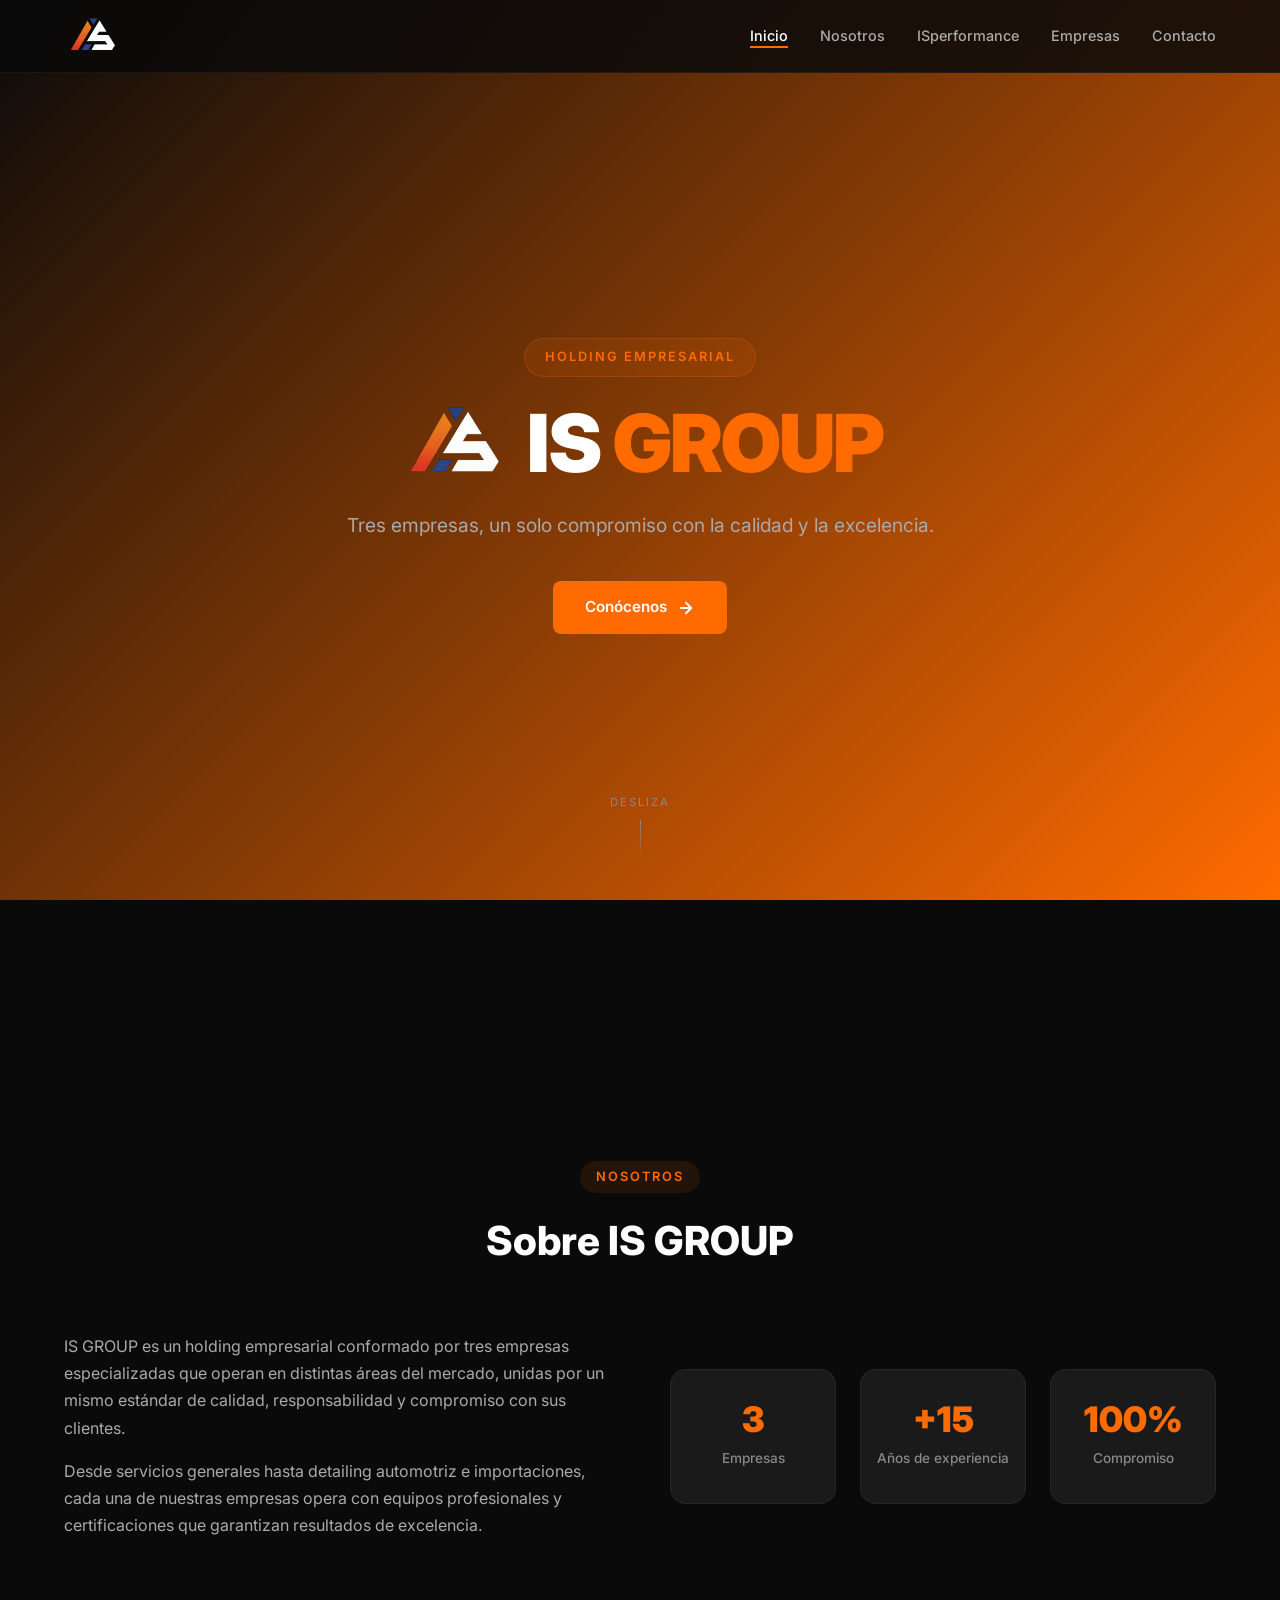
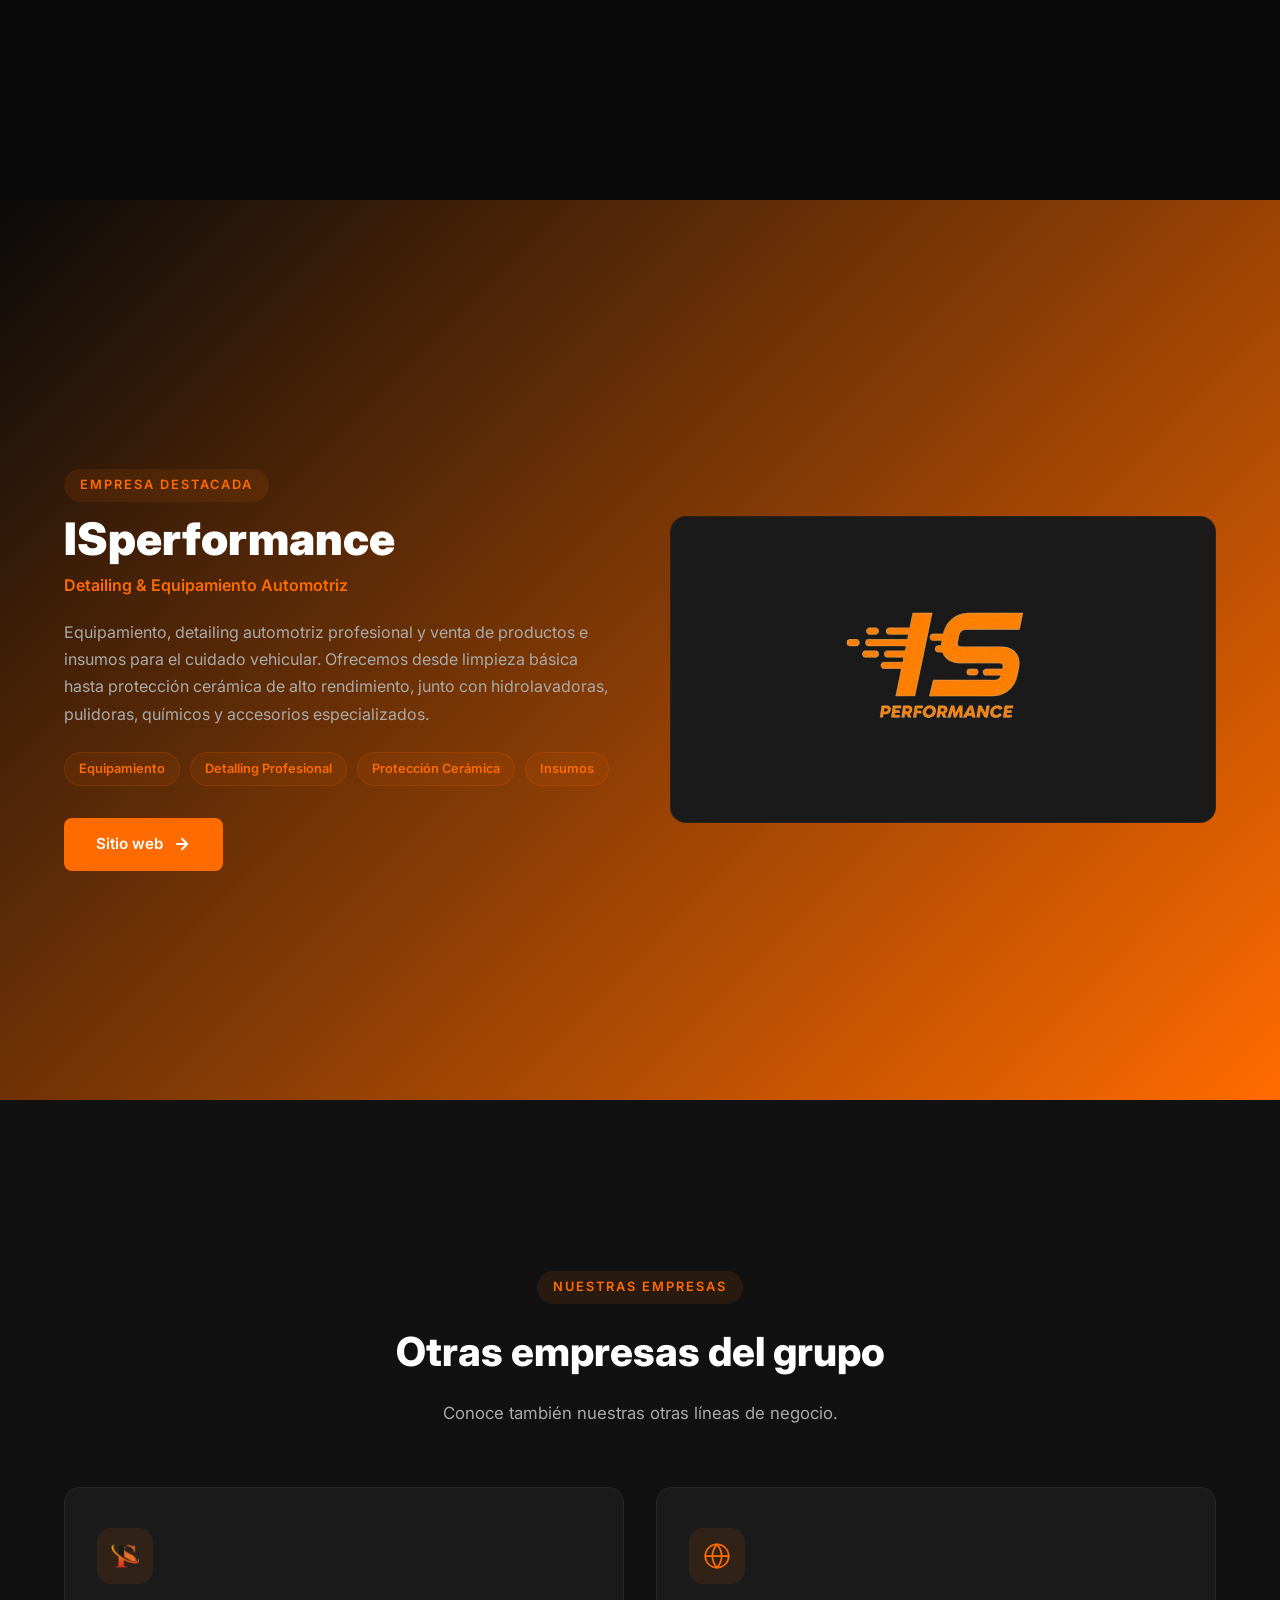
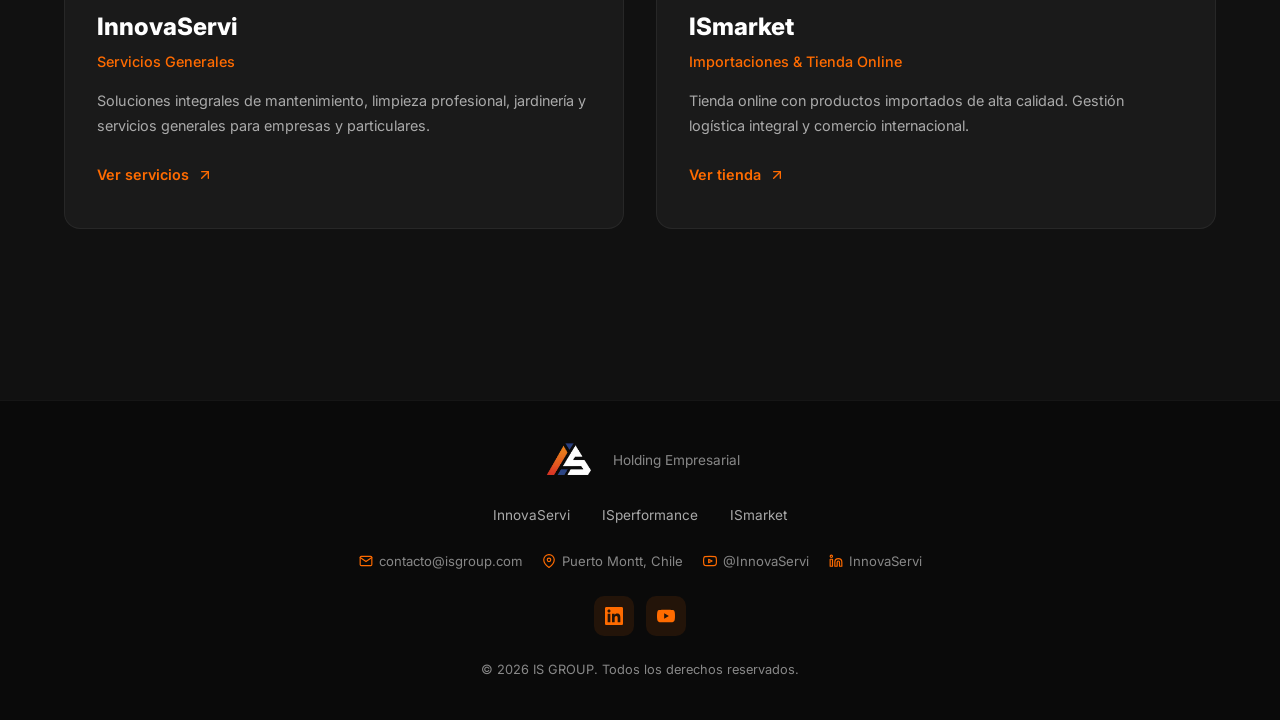
==== commit 5c485ba2: "chore: mover dominio isperformance.cl a repo propio Se elimina CNAME y redirect — el sitio de ISperf" ====
--- a/css/style.css
+++ b/css/style.css
@@ -2191,6 +2191,9 @@
   transition: var(--transition);
 }
 
+.equipo-card {
+  cursor: pointer;
+}
 .equipo-card:hover {
   border-color: rgba(255, 107, 0, 0.15);
   transform: translateY(-4px);
@@ -2270,6 +2273,21 @@
   color: var(--orange-500);
 }
 
+.btn-wa {
+  display: inline-flex;
+  align-items: center;
+  gap: 6px;
+  background: #25D366;
+  color: #fff;
+  font-size: .8rem;
+  font-weight: 700;
+  padding: 7px 14px;
+  border-radius: 6px;
+  text-decoration: none;
+  transition: background .2s;
+}
+.btn-wa:hover { background: #1ebe5c; }
+
 .equipos-empty {
   grid-column: 1 / -1;
   text-align: center;
@@ -2285,6 +2303,469 @@
 .equipos-empty p {
   font-size: 1rem;
   color: var(--gray-400);
+}
+
+.categoria-seccion {
+  margin-bottom: 60px;
+}
+
+.categoria-seccion:last-child {
+  margin-bottom: 0;
+}
+
+.categoria-titulo {
+  font-size: 1.8rem;
+  font-weight: 900;
+  color: var(--white);
+  margin-bottom: 28px;
+  padding: 16px 24px;
+  background: linear-gradient(135deg, rgba(255, 107, 0, 0.12), rgba(255, 107, 0, 0.03));
+  border-left: 4px solid var(--orange-500);
+  border-radius: 0 var(--radius) var(--radius) 0;
+  letter-spacing: 1px;
+  text-transform: uppercase;
+}
+
+/* ========================================
+   MODAL PRODUCTO
+   ======================================== */
+.modal-overlay {
+  position: fixed;
+  inset: 0;
+  z-index: 9999;
+  background: rgba(0,0,0,0.85);
+  display: flex;
+  align-items: center;
+  justify-content: center;
+  padding: 20px;
+  opacity: 0;
+  pointer-events: none;
+  transition: opacity 0.25s ease;
+}
+.modal-overlay.open {
+  opacity: 1;
+  pointer-events: all;
+}
+.modal-content {
+  background: var(--dark-700);
+  border: 1px solid rgba(255,255,255,0.08);
+  border-radius: var(--radius);
+  max-width: 960px;
+  width: 100%;
+  max-height: 90vh;
+  overflow-y: auto;
+  position: relative;
+  padding: 40px;
+}
+.modal-close {
+  position: absolute;
+  top: 16px;
+  right: 16px;
+  width: 36px;
+  height: 36px;
+  border-radius: 50%;
+  border: none;
+  background: rgba(255,255,255,0.06);
+  color: var(--gray-300);
+  font-size: 1.3rem;
+  cursor: pointer;
+  display: flex;
+  align-items: center;
+  justify-content: center;
+  transition: var(--transition);
+  z-index: 2;
+  line-height: 1;
+}
+.modal-close:hover {
+  background: var(--orange-500);
+  color: var(--white);
+}
+.modal-grid {
+  display: grid;
+  grid-template-columns: 1fr 1fr;
+  gap: 40px;
+}
+.modal-imagenes {
+  display: flex;
+  flex-direction: column;
+  gap: 12px;
+}
+.modal-img-main {
+  width: 100%;
+  aspect-ratio: 4/3;
+  border-radius: var(--radius-sm);
+  overflow: hidden;
+  background: var(--dark-800);
+  display: flex;
+  align-items: center;
+  justify-content: center;
+}
+.modal-img-main img {
+  width: 100%;
+  height: 100%;
+  object-fit: contain;
+}
+.modal-thumbs {
+  display: flex;
+  gap: 8px;
+  flex-wrap: wrap;
+}
+.modal-thumb {
+  width: 64px;
+  height: 64px;
+  border-radius: 8px;
+  overflow: hidden;
+  cursor: pointer;
+  border: 2px solid transparent;
+  transition: var(--transition);
+  background: var(--dark-800);
+  display: flex;
+  align-items: center;
+  justify-content: center;
+}
+.modal-thumb:hover,
+.modal-thumb.active {
+  border-color: var(--orange-500);
+}
+.modal-thumb img {
+  width: 100%;
+  height: 100%;
+  object-fit: cover;
+}
+.modal-info {
+  display: flex;
+  flex-direction: column;
+  gap: 16px;
+}
+.modal-cat {
+  font-size: 0.75rem;
+  font-weight: 700;
+  text-transform: uppercase;
+  letter-spacing: 1px;
+  color: var(--orange-500);
+  background: rgba(255,107,0,0.08);
+  padding: 4px 12px;
+  border-radius: 100px;
+  display: inline-block;
+  width: fit-content;
+}
+.modal-title {
+  font-size: 1.6rem;
+  font-weight: 900;
+  color: var(--white);
+  margin: 0;
+  line-height: 1.2;
+}
+.modal-desc {
+  font-size: 0.95rem;
+  color: var(--gray-300);
+  line-height: 1.6;
+  margin: 0;
+}
+.modal-specs {
+  display: grid;
+  grid-template-columns: 1fr 1fr;
+  gap: 8px;
+}
+.modal-spec {
+  background: var(--dark-800);
+  border: 1px solid rgba(255,255,255,0.04);
+  border-radius: 6px;
+  padding: 10px 14px;
+}
+.modal-spec-label {
+  font-size: 0.7rem;
+  font-weight: 600;
+  text-transform: uppercase;
+  letter-spacing: 0.5px;
+  color: var(--gray-400);
+}
+.modal-spec-value {
+  font-size: 0.9rem;
+  font-weight: 600;
+  color: var(--white);
+  margin-top: 2px;
+}
+.modal-vehiculos {
+  background: var(--dark-800);
+  border: 1px solid rgba(255,255,255,0.04);
+  border-radius: var(--radius-sm);
+  padding: 16px;
+}
+.modal-vehiculos-titulo {
+  font-size: 0.75rem;
+  font-weight: 700;
+  text-transform: uppercase;
+  letter-spacing: 0.5px;
+  color: var(--gray-400);
+  margin-bottom: 10px;
+}
+.modal-vehiculos-lista {
+  display: flex;
+  flex-wrap: wrap;
+  gap: 6px;
+  max-height: 120px;
+  overflow-y: auto;
+}
+.modal-footer {
+  display: flex;
+  align-items: center;
+  justify-content: space-between;
+  padding-top: 8px;
+  border-top: 1px solid rgba(255,255,255,0.06);
+}
+.modal-precio {
+  font-size: 1.4rem;
+  font-weight: 900;
+  color: var(--orange-500);
+}
+@media (max-width: 768px) {
+  .modal-grid {
+    grid-template-columns: 1fr;
+    gap: 24px;
+  }
+  .modal-content {
+    padding: 24px;
+  }
+  .modal-specs {
+    grid-template-columns: 1fr;
+  }
+}
+
+/* ========================================
+   DETALLE PRODUCTO (subpágina)
+   ======================================== */
+.producto-back {
+  padding: 100px 0 0;
+  background: var(--dark-900);
+}
+.back-link {
+  display: inline-flex;
+  align-items: center;
+  gap: 6px;
+  font-size: 0.85rem;
+  font-weight: 600;
+  color: var(--gray-400);
+  text-decoration: none;
+  transition: var(--transition);
+}
+.back-link:hover {
+  color: var(--orange-500);
+  gap: 10px;
+}
+.producto-detalle {
+  padding: 40px 0 80px;
+  background: var(--dark-900);
+  min-height: 60vh;
+}
+.detalle-loading,
+.detalle-error {
+  text-align: center;
+  padding: 80px 0;
+  font-size: 1.1rem;
+  color: var(--gray-400);
+}
+.detalle-grid {
+  display: grid;
+  grid-template-columns: 1fr 1fr;
+  gap: 48px;
+  align-items: start;
+}
+.detalle-imagenes {
+  display: flex;
+  flex-direction: column;
+  gap: 12px;
+}
+.detalle-img-main {
+  width: 100%;
+  aspect-ratio: 4/3;
+  border-radius: var(--radius-sm);
+  overflow: hidden;
+  background: var(--dark-800);
+  display: flex;
+  align-items: center;
+  justify-content: center;
+}
+.detalle-img-main img {
+  width: 100%;
+  height: 100%;
+  object-fit: contain;
+}
+.detalle-thumbs {
+  display: flex;
+  gap: 8px;
+  flex-wrap: wrap;
+}
+.detalle-thumb {
+  width: 64px;
+  height: 64px;
+  border-radius: 8px;
+  overflow: hidden;
+  cursor: pointer;
+  border: 2px solid transparent;
+  transition: var(--transition);
+  background: var(--dark-800);
+  display: flex;
+  align-items: center;
+  justify-content: center;
+}
+.detalle-thumb:hover,
+.detalle-thumb.active {
+  border-color: var(--orange-500);
+}
+.detalle-thumb img {
+  width: 100%;
+  height: 100%;
+  object-fit: cover;
+}
+.detalle-info {
+  display: flex;
+  flex-direction: column;
+  gap: 20px;
+}
+.detalle-cat {
+  font-size: 0.75rem;
+  font-weight: 700;
+  text-transform: uppercase;
+  letter-spacing: 1px;
+  color: var(--orange-500);
+  background: rgba(255,107,0,0.08);
+  padding: 4px 12px;
+  border-radius: 100px;
+  display: inline-block;
+  width: fit-content;
+}
+.detalle-title {
+  font-size: 1.8rem;
+  font-weight: 900;
+  color: var(--white);
+  margin: 0;
+  line-height: 1.2;
+}
+.detalle-desc {
+  font-size: 1rem;
+  color: var(--gray-300);
+  line-height: 1.6;
+  margin: 0;
+}
+.detalle-specs {
+  display: grid;
+  grid-template-columns: 1fr 1fr;
+  gap: 8px;
+}
+.detalle-spec {
+  background: var(--dark-800);
+  border: 1px solid rgba(255,255,255,0.04);
+  border-radius: 6px;
+  padding: 10px 14px;
+}
+.detalle-spec-label {
+  font-size: 0.7rem;
+  font-weight: 600;
+  text-transform: uppercase;
+  letter-spacing: 0.5px;
+  color: var(--gray-400);
+}
+.detalle-spec-value {
+  font-size: 0.9rem;
+  font-weight: 600;
+  color: var(--white);
+  margin-top: 2px;
+}
+.detalle-vehiculos {
+  background: var(--dark-800);
+  border: 1px solid rgba(255,255,255,0.04);
+  border-radius: var(--radius-sm);
+  padding: 16px;
+}
+.detalle-vehiculos-titulo {
+  font-size: 0.75rem;
+  font-weight: 700;
+  text-transform: uppercase;
+  letter-spacing: 0.5px;
+  color: var(--gray-400);
+  margin-bottom: 10px;
+}
+.detalle-vehiculos-lista {
+  display: flex;
+  flex-wrap: wrap;
+  gap: 6px;
+  max-height: 120px;
+  overflow-y: auto;
+}
+.detalle-footer {
+  display: flex;
+  align-items: center;
+  justify-content: space-between;
+  gap: 16px;
+  padding-top: 16px;
+  border-top: 1px solid rgba(255,255,255,0.06);
+  flex-wrap: wrap;
+}
+.detalle-precio {
+  font-size: 1.6rem;
+  font-weight: 900;
+  color: var(--orange-500);
+}
+.btn-shopify {
+  display: inline-flex;
+  align-items: center;
+  gap: 8px;
+}
+@media (max-width: 768px) {
+  .detalle-grid {
+    grid-template-columns: 1fr;
+    gap: 24px;
+  }
+  .detalle-specs {
+    grid-template-columns: 1fr;
+  }
+  .detalle-title {
+    font-size: 1.4rem;
+  }
+  .detalle-footer {
+    flex-direction: column;
+    align-items: flex-start;
+  }
+}
+
+/* ========================================
+   MARCAS / PROVEEDORES
+   ======================================== */
+.marcas {
+  padding: 60px 0;
+  overflow: hidden;
+}
+
+.marcas-track {
+  width: 100%;
+  overflow: hidden;
+}
+
+.marcas-strip {
+  display: flex;
+  gap: 80px;
+  align-items: center;
+  width: max-content;
+  animation: marquee 18s linear infinite;
+}
+
+.marcas-strip img {
+  height: 36px;
+  width: auto;
+  max-width: none;
+  opacity: 0.5;
+  transition: opacity 0.3s;
+  flex-shrink: 0;
+}
+
+.marcas-strip img:hover {
+  opacity: 1;
+}
+
+@keyframes marquee {
+  0% { transform: translateX(0); }
+  100% { transform: translateX(-50%); }
 }
 
 /* ========================================
@@ -2421,3 +2902,408 @@
   75%  { background-position: 0% 100%; }
   100% { background-position: 0% 50%; }
 }
+
+/* ========================================
+   DETALLE PRODUCTO — COMPLEMENTOS
+   ======================================== */
+.detalle-breadcrumb {
+  font-size: 0.8rem;
+  color: var(--gray-400);
+  display: flex;
+  align-items: center;
+  gap: 6px;
+}
+.detalle-breadcrumb a {
+  color: var(--gray-400);
+  text-decoration: none;
+}
+.detalle-breadcrumb a:hover { color: var(--orange-500); }
+
+.detalle-vendor {
+  font-size: 0.9rem;
+  color: var(--gray-300);
+  margin: 0;
+}
+.detalle-vendor strong { color: var(--white); }
+
+.detalle-desc-html {
+  font-size: 0.9rem;
+  color: var(--gray-300);
+  line-height: 1.7;
+  background: var(--dark-800);
+  border: 1px solid rgba(255,255,255,0.04);
+  border-radius: var(--radius-sm);
+  padding: 16px;
+}
+.detalle-desc-html b,
+.detalle-desc-html strong { color: var(--white); font-weight: 700; }
+.detalle-desc-html ul,
+.detalle-desc-html ol { padding-left: 20px; margin: 8px 0; }
+.detalle-desc-html li { margin-bottom: 4px; }
+.detalle-desc-html br + br { display: none; }
+
+.btn-carrito {
+  display: inline-flex;
+  align-items: center;
+  gap: 8px;
+  padding: 12px 24px;
+  font-size: 1rem;
+  font-weight: 700;
+}
+
+.detalle-acciones {
+  display: flex;
+  flex-direction: column;
+  gap: 10px;
+}
+
+.detalle-acciones .btn {
+  display: inline-flex;
+  align-items: center;
+  justify-content: center;
+  gap: 8px;
+  padding: 12px 24px;
+  font-size: 1rem;
+  font-weight: 700;
+  width: 100%;
+}
+
+.btn-outline {
+  background: transparent;
+  border: 2px solid var(--orange-500);
+  color: var(--orange-500);
+  border-radius: 8px;
+  text-decoration: none;
+  cursor: pointer;
+  transition: background 0.2s, color 0.2s;
+}
+
+.btn-outline:hover {
+  background: var(--orange-500);
+  color: #fff;
+}
+
+.detalle-acciones-hint {
+  font-size: 0.78rem;
+  color: rgba(255,255,255,0.45);
+  margin: 0;
+  text-align: center;
+  line-height: 1.4;
+}
+
+/* ========================================
+   CARRITO — BADGE EN NAV
+   ======================================== */
+.cart-badge {
+  display: none;
+  align-items: center;
+  justify-content: center;
+  background: var(--orange-500);
+  color: #fff;
+  font-size: 0.65rem;
+  font-weight: 800;
+  width: 18px;
+  height: 18px;
+  border-radius: 50%;
+  position: absolute;
+  top: -6px;
+  right: -8px;
+}
+
+/* ========================================
+   CARRITO — MODAL / DRAWER
+   ======================================== */
+#cart-overlay {
+  position: fixed;
+  inset: 0;
+  background: rgba(0,0,0,0.7);
+  z-index: 9999;
+  display: flex;
+  align-items: flex-end;
+  justify-content: flex-end;
+  opacity: 0;
+  transition: opacity 0.25s ease;
+}
+#cart-overlay.visible { opacity: 1; }
+
+.cart-modal {
+  background: var(--dark-800);
+  border-left: 1px solid rgba(255,255,255,0.06);
+  width: min(400px, 100vw);
+  height: 100%;
+  display: flex;
+  flex-direction: column;
+  transform: translateX(40px);
+  transition: transform 0.25s ease;
+}
+#cart-overlay.visible .cart-modal { transform: translateX(0); }
+
+.cart-modal-header {
+  display: flex;
+  align-items: center;
+  justify-content: space-between;
+  padding: 20px 24px;
+  border-bottom: 1px solid rgba(255,255,255,0.06);
+}
+.cart-modal-header h3 {
+  font-size: 1.1rem;
+  font-weight: 800;
+  color: var(--white);
+  margin: 0;
+}
+.cart-close {
+  background: none;
+  border: none;
+  color: var(--gray-400);
+  font-size: 1.2rem;
+  cursor: pointer;
+  padding: 4px;
+  line-height: 1;
+}
+.cart-close:hover { color: var(--white); }
+
+.cart-modal-items {
+  flex: 1;
+  overflow-y: auto;
+  padding: 16px 24px;
+  display: flex;
+  flex-direction: column;
+  gap: 12px;
+}
+.cart-empty {
+  color: var(--gray-400);
+  text-align: center;
+  padding: 40px 0;
+  margin: 0;
+}
+.cart-item {
+  display: flex;
+  align-items: center;
+  gap: 12px;
+  background: var(--dark-900);
+  border-radius: 8px;
+  padding: 10px;
+}
+.cart-item img {
+  width: 56px;
+  height: 56px;
+  object-fit: cover;
+  border-radius: 6px;
+  flex-shrink: 0;
+}
+.cart-item-info {
+  flex: 1;
+  display: flex;
+  flex-direction: column;
+  gap: 3px;
+  min-width: 0;
+}
+.cart-item-name {
+  font-size: 0.85rem;
+  font-weight: 600;
+  color: var(--white);
+  white-space: nowrap;
+  overflow: hidden;
+  text-overflow: ellipsis;
+}
+.cart-item-qty {
+  font-size: 0.75rem;
+  color: var(--gray-400);
+}
+.cart-item-remove {
+  background: none;
+  border: none;
+  color: var(--gray-400);
+  font-size: 0.85rem;
+  cursor: pointer;
+  padding: 4px 6px;
+  border-radius: 4px;
+  flex-shrink: 0;
+}
+.cart-item-remove:hover { background: rgba(255,255,255,0.06); color: var(--white); }
+
+.cart-total {
+  padding: 12px 24px 4px;
+  font-size: 0.9rem;
+  color: var(--gray-300);
+  text-align: right;
+}
+.cart-total strong { color: var(--orange-500); font-size: 1.05rem; }
+
+.cart-solicitud {
+  padding: 0 24px 4px;
+}
+.cart-solicitud-info {
+  font-size: 0.78rem;
+  color: var(--gray-400);
+  margin: 0 0 12px;
+  line-height: 1.5;
+  border-left: 2px solid var(--orange-500);
+  padding-left: 10px;
+}
+.cart-form {
+  display: flex;
+  flex-direction: column;
+  gap: 8px;
+}
+.cart-form input,
+.cart-form textarea {
+  background: var(--dark-900);
+  border: 1px solid rgba(255,255,255,0.1);
+  border-radius: 6px;
+  padding: 9px 12px;
+  font-size: 0.85rem;
+  color: var(--white);
+  width: 100%;
+  box-sizing: border-box;
+  font-family: inherit;
+  transition: border-color 0.2s;
+  resize: none;
+}
+.cart-form input::placeholder,
+.cart-form textarea::placeholder { color: var(--gray-400); }
+.cart-form input:focus,
+.cart-form textarea:focus {
+  outline: none;
+  border-color: var(--orange-500);
+}
+
+.cart-modal-footer {
+  padding: 16px 24px;
+  border-top: 1px solid rgba(255,255,255,0.06);
+  display: flex;
+  flex-direction: column;
+  gap: 10px;
+}
+.cart-modal-footer .btn { width: 100%; justify-content: center; text-align: center; }
+.btn-secondary {
+  background: transparent;
+  border: 1px solid rgba(255,255,255,0.15);
+  color: var(--gray-300);
+  display: inline-flex;
+  align-items: center;
+  justify-content: center;
+  gap: 8px;
+  padding: 10px 20px;
+  border-radius: 6px;
+  font-weight: 600;
+  cursor: pointer;
+  font-size: 0.9rem;
+  transition: var(--transition);
+  text-decoration: none;
+}
+.btn-secondary:hover { border-color: rgba(255,255,255,0.3); color: var(--white); }
+
+/* ========================================
+   TOAST "PRODUCTO AGREGADO"
+   ======================================== */
+#isp-toast {
+  position: fixed;
+  bottom: 24px;
+  right: 24px;
+  background: var(--dark-700, #1e1e1e);
+  border: 1px solid rgba(255,107,0,0.4);
+  border-radius: 10px;
+  padding: 14px 18px;
+  display: flex;
+  flex-direction: column;
+  gap: 10px;
+  z-index: 10000;
+  max-width: 320px;
+  box-shadow: 0 8px 32px rgba(0,0,0,0.6);
+  transform: translateY(20px);
+  opacity: 0;
+  transition: opacity 0.3s ease, transform 0.3s ease;
+  pointer-events: all;
+}
+#isp-toast.visible {
+  opacity: 1;
+  transform: translateY(0);
+}
+#isp-toast > span {
+  font-size: 0.9rem;
+  color: var(--white);
+}
+#isp-toast strong { color: var(--orange-500); }
+.toast-btns {
+  display: flex;
+  gap: 8px;
+}
+.toast-btns button {
+  flex: 1;
+  background: rgba(255,255,255,0.06);
+  border: 1px solid rgba(255,255,255,0.1);
+  color: var(--gray-300);
+  border-radius: 6px;
+  padding: 7px 12px;
+  font-size: 0.8rem;
+  font-weight: 600;
+  cursor: pointer;
+  transition: var(--transition);
+}
+.toast-btns button:hover { background: rgba(255,255,255,0.12); color: var(--white); }
+.toast-btns button.toast-primary {
+  background: var(--orange-500);
+  border-color: var(--orange-500);
+  color: #fff;
+}
+.toast-btns button.toast-primary:hover { background: #e05a00; }
+
+@media (max-width: 480px) {
+  #isp-toast { bottom: 16px; right: 16px; left: 16px; max-width: none; }
+  .cart-modal { width: 100vw; }
+}
+
+/* ========================================
+   BADGES DE STOCK
+   ======================================== */
+.stock-badge {
+  display: inline-flex;
+  align-items: center;
+  gap: 5px;
+  font-size: 0.7rem;
+  font-weight: 700;
+  padding: 3px 10px;
+  border-radius: 100px;
+  letter-spacing: 0.3px;
+}
+.stock-badge::before {
+  content: '';
+  width: 6px;
+  height: 6px;
+  border-radius: 50%;
+  flex-shrink: 0;
+}
+.stock-in {
+  background: rgba(34, 197, 94, 0.12);
+  color: #22c55e;
+}
+.stock-in::before { background: #22c55e; }
+
+.stock-out {
+  background: rgba(239, 68, 68, 0.1);
+  color: #f87171;
+}
+.stock-out::before { background: #f87171; }
+
+/* Badge flotante sobre la imagen en las cards */
+.equipo-card-img { position: relative; }
+.card-stock-badge {
+  position: absolute;
+  top: 10px;
+  left: 10px;
+  z-index: 2;
+}
+
+/* Cards sin stock: imagen ligeramente atenuada */
+.equipo-card.sin-stock .equipo-card-img img {
+  opacity: 0.55;
+  filter: grayscale(30%);
+}
+
+/* Bloque precio + badge en detalle */
+.detalle-precio-bloque {
+  display: flex;
+  flex-direction: column;
+  gap: 6px;
+}
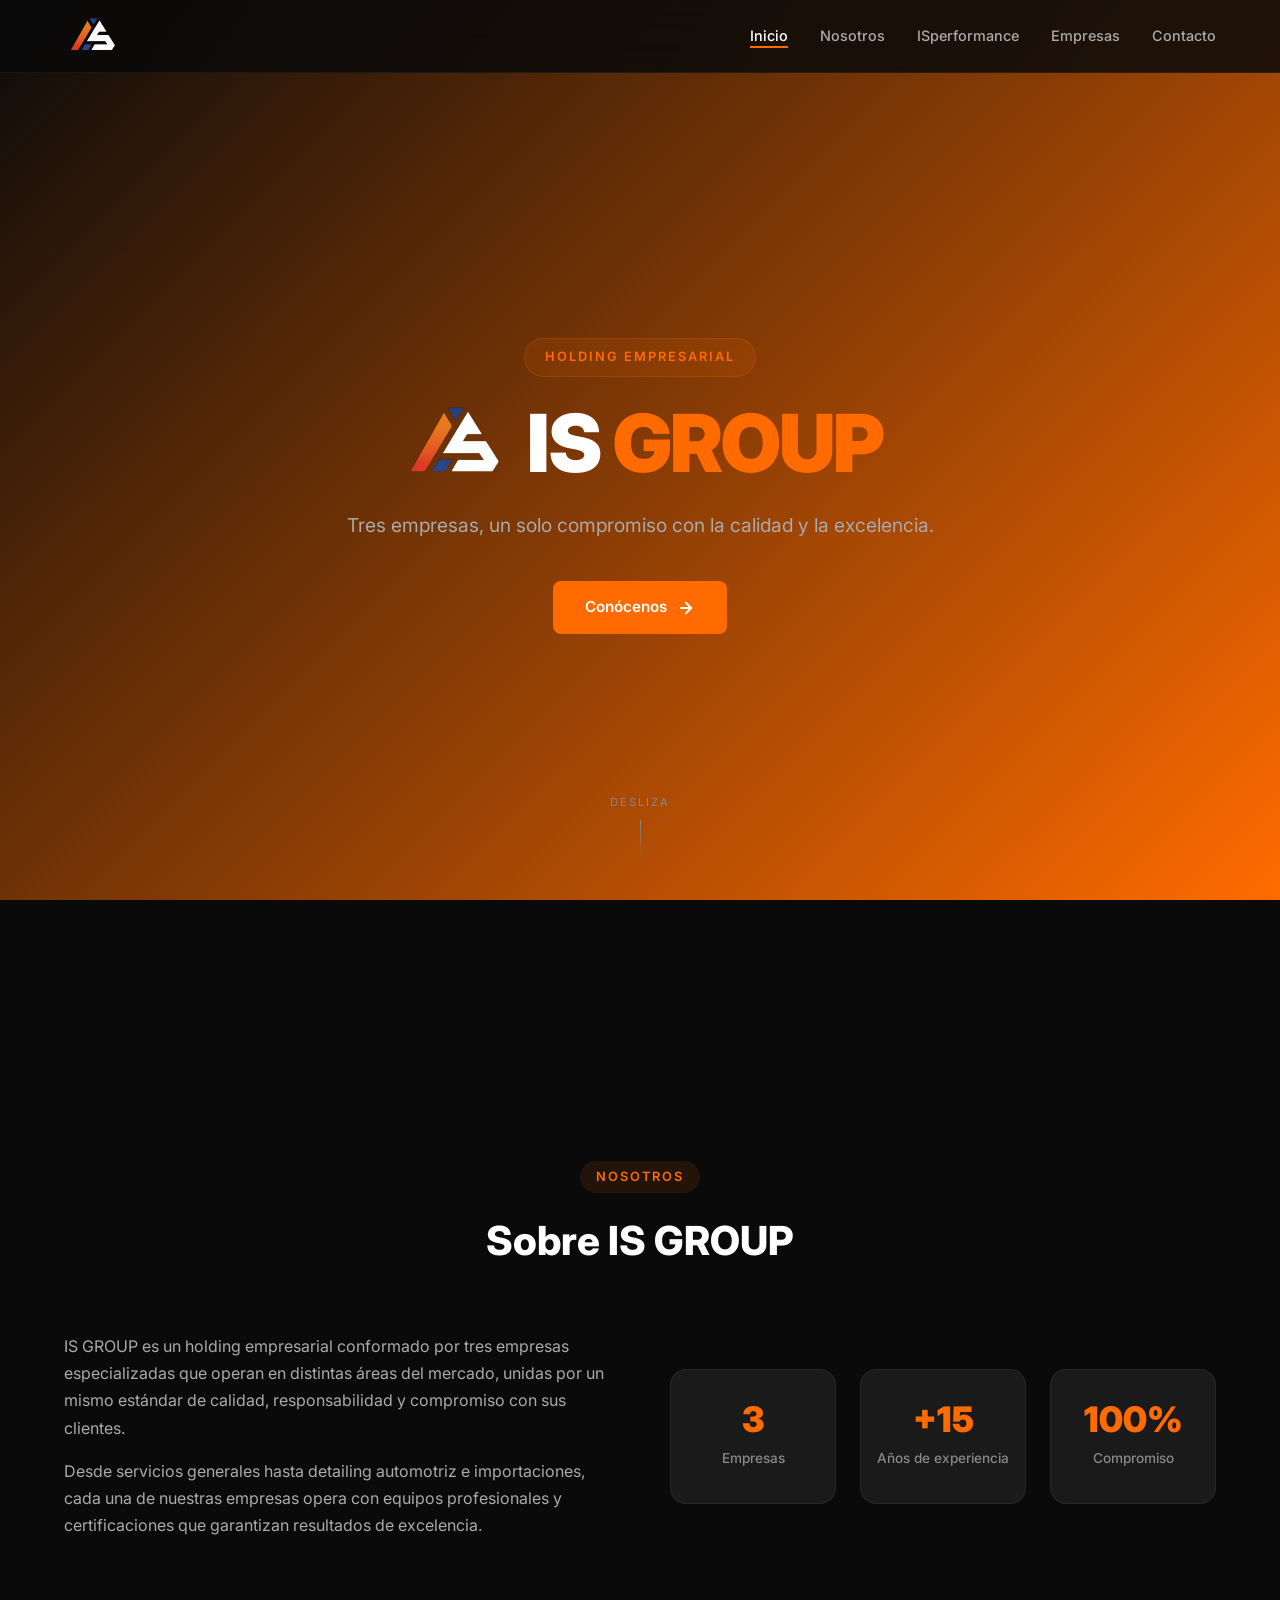
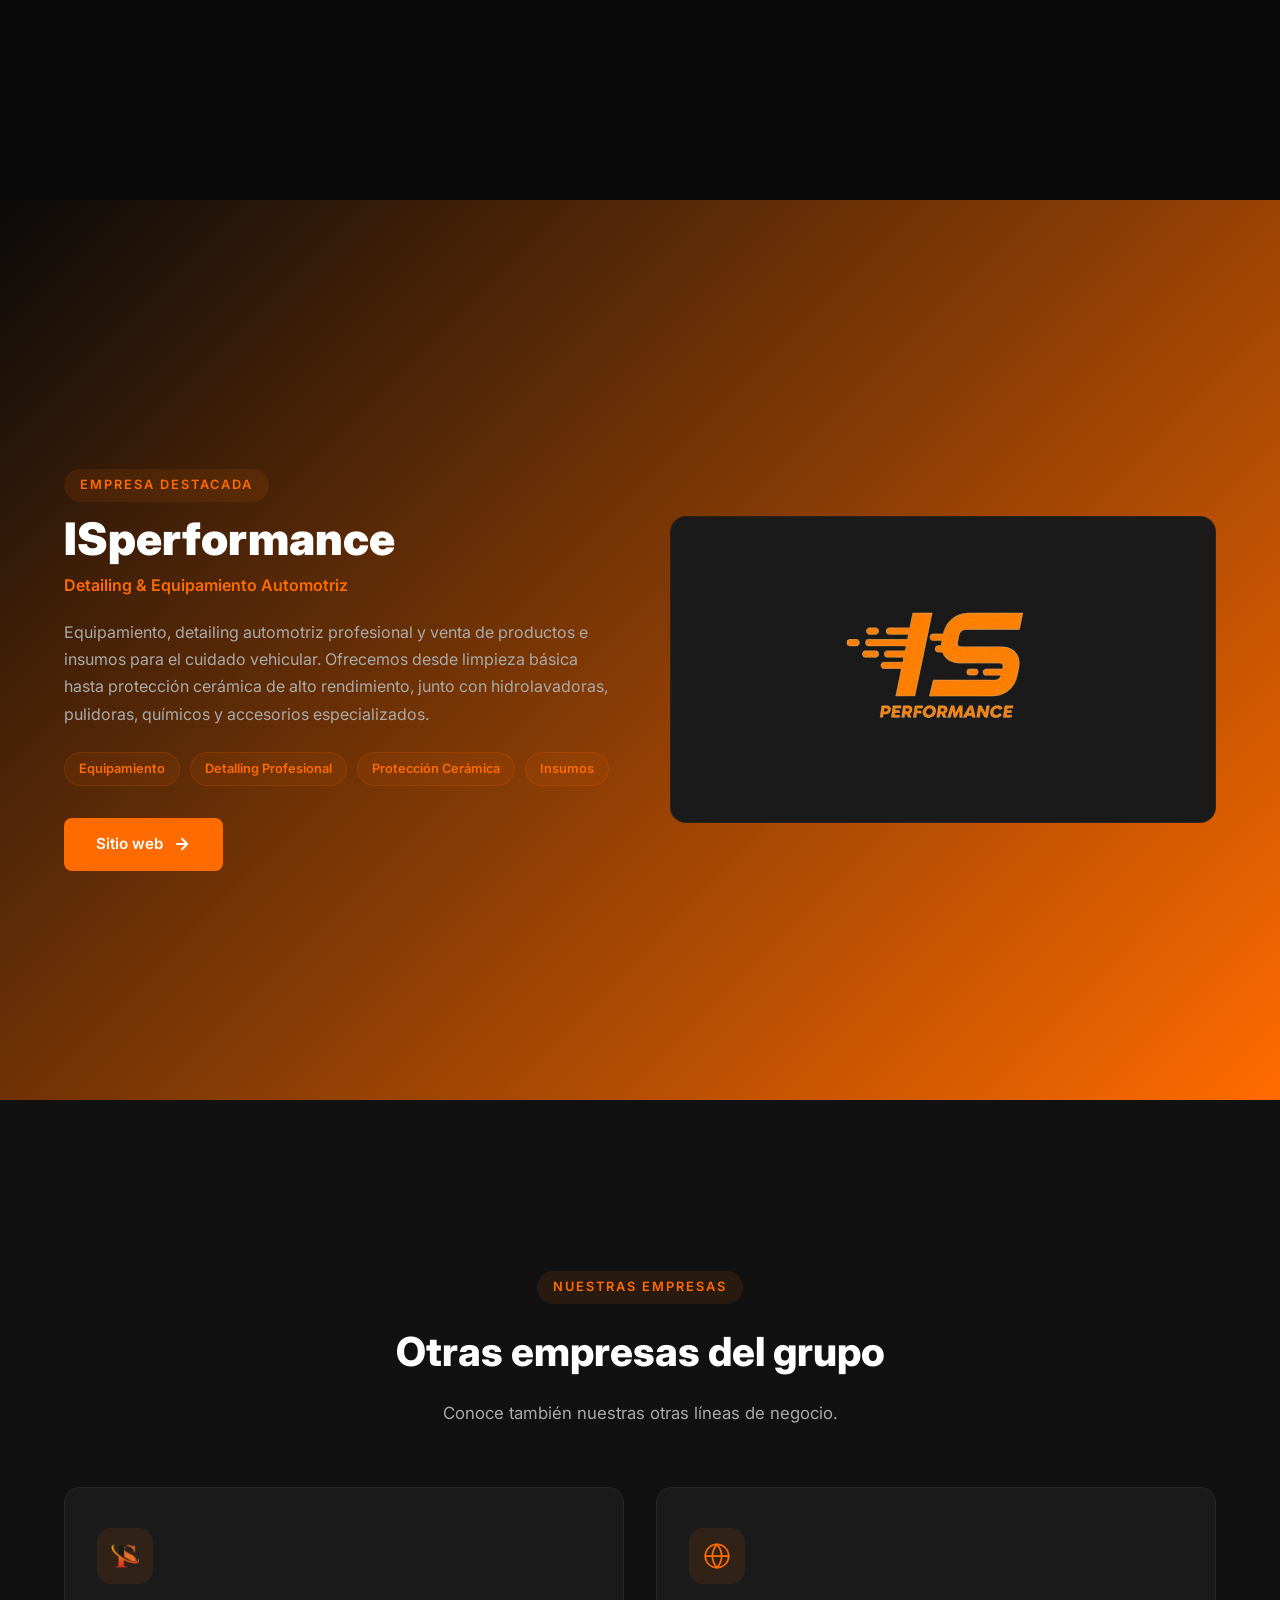
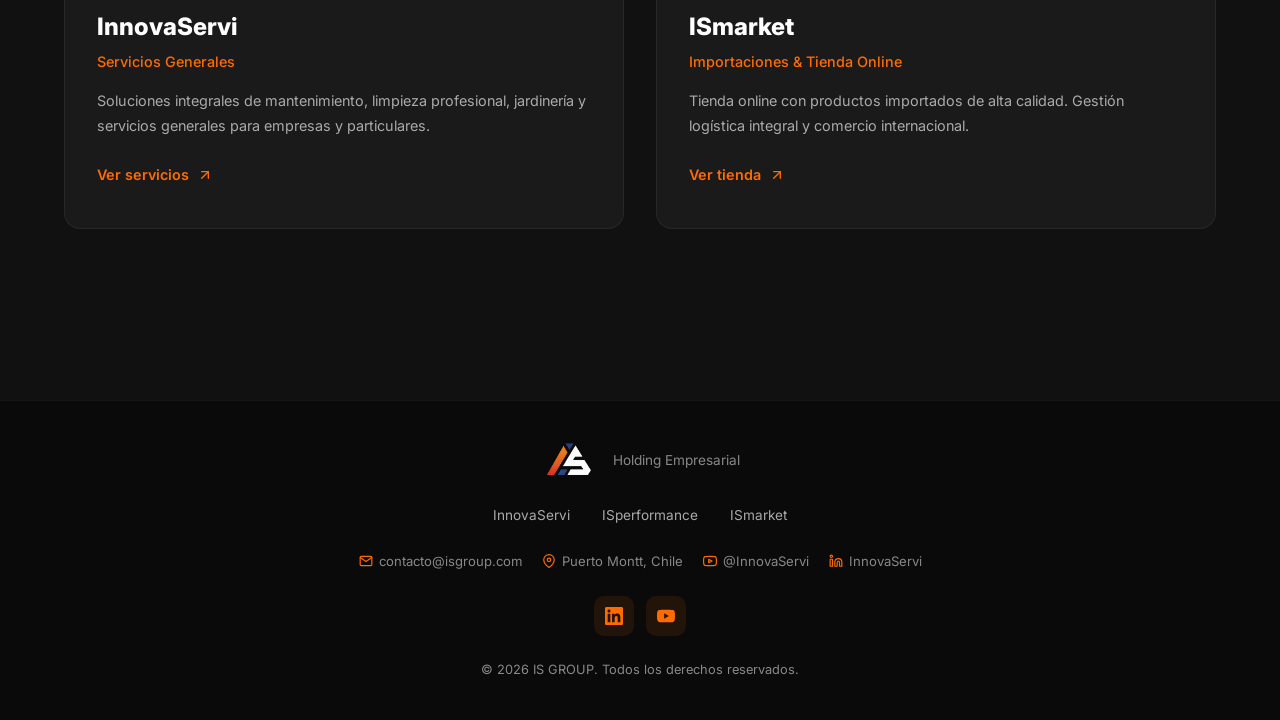
==== commit 778bc545: "fix: links a ISperformance apuntan a isperformance.cl Co-Authored-By: Claude Sonnet 4.6 <noreply@ant" ====
--- a/index.html
+++ b/index.html
@@ -114,7 +114,7 @@
             <span class="feature-tag">Protección Cerámica</span>
             <span class="feature-tag">Insumos</span>
           </div>
-          <a href="isperformance/index.html" class="btn btn-primary">
+          <a href="https://isperformance.cl" class="btn btn-primary">
             Sitio web
             <svg width="18" height="18" viewBox="0 0 24 24" fill="none" stroke="currentColor" stroke-width="2.5" stroke-linecap="round" stroke-linejoin="round"><path d="M5 12h14"/><path d="m12 5 7 7-7 7"/></svg>
           </a>
@@ -200,7 +200,7 @@
       </div>
       <div class="footer-links">
         <a href="innovaservi/index.html" class="footer-link">InnovaServi</a>
-        <a href="isperformance/index.html" class="footer-link">ISperformance</a>
+        <a href="https://isperformance.cl" class="footer-link">ISperformance</a>
         <a href="ismarket/index.html" class="footer-link">ISmarket</a>
       </div>
       <div class="footer-contact">
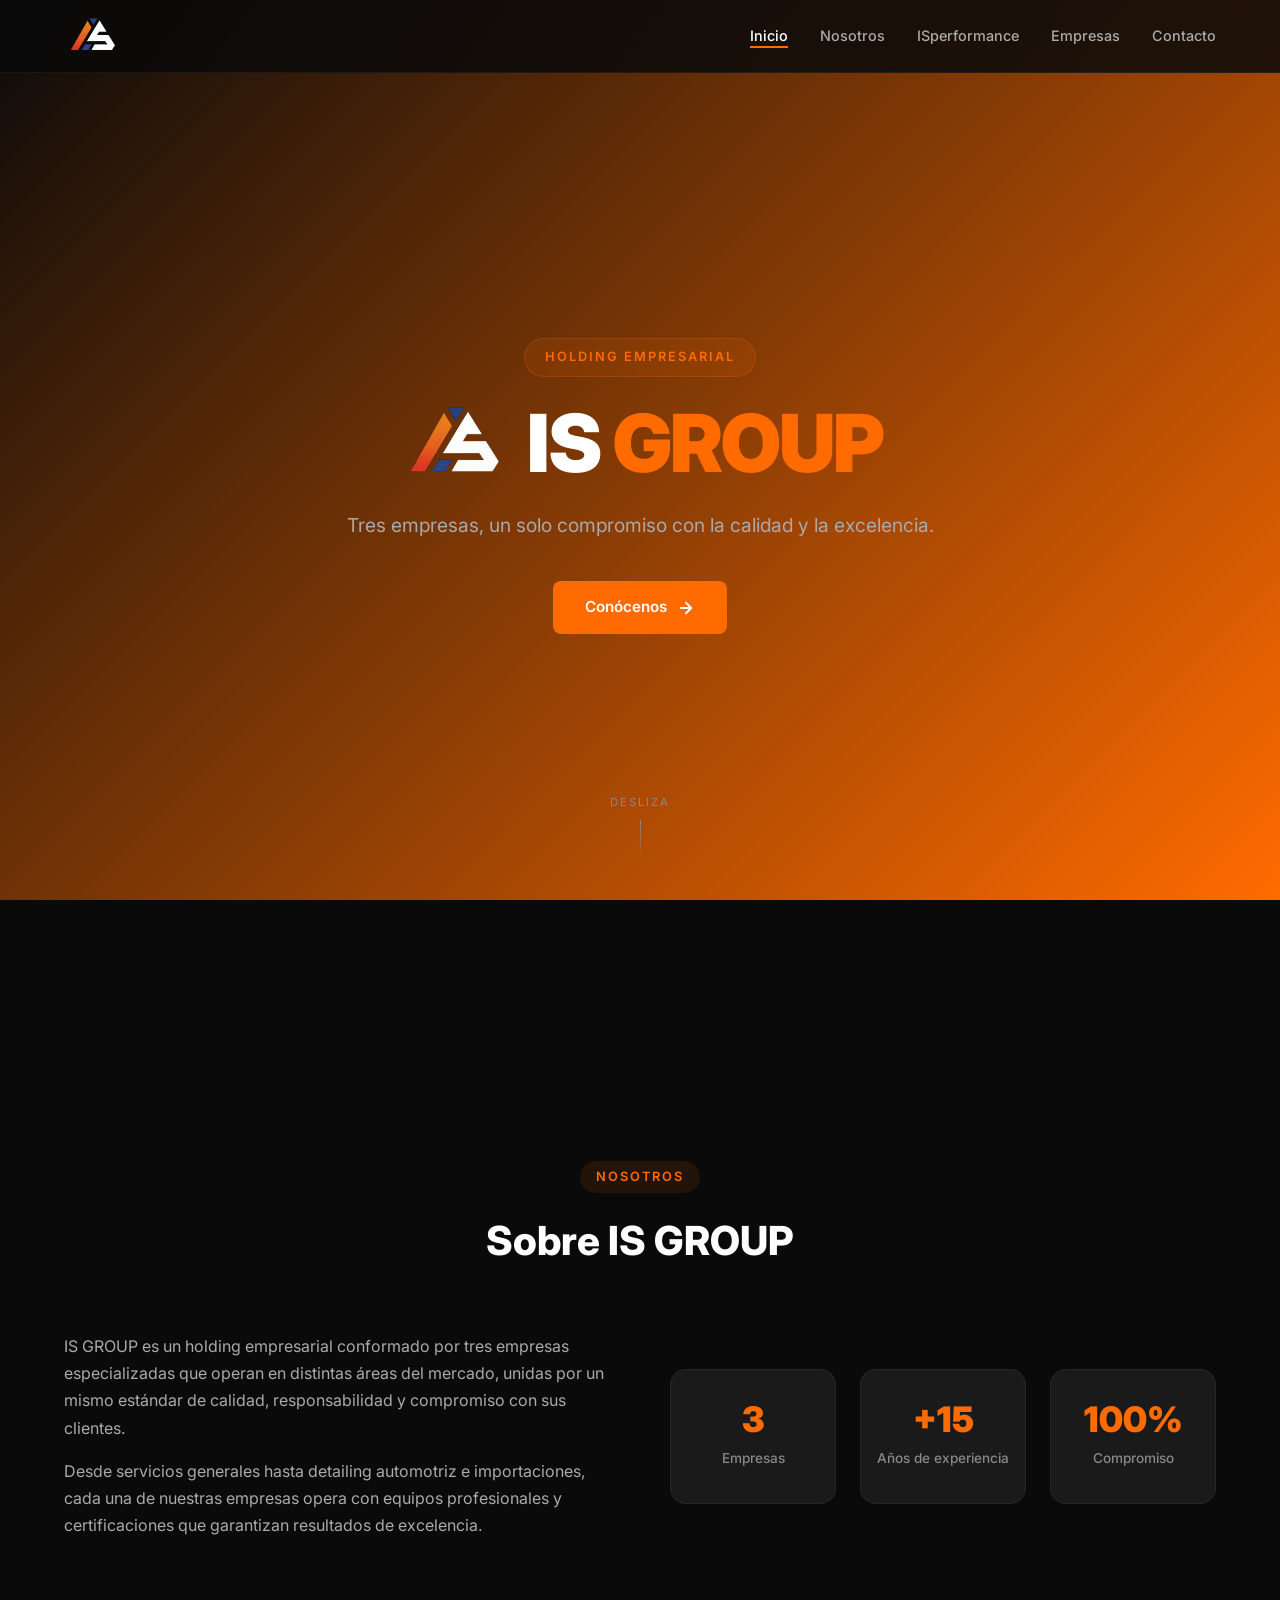
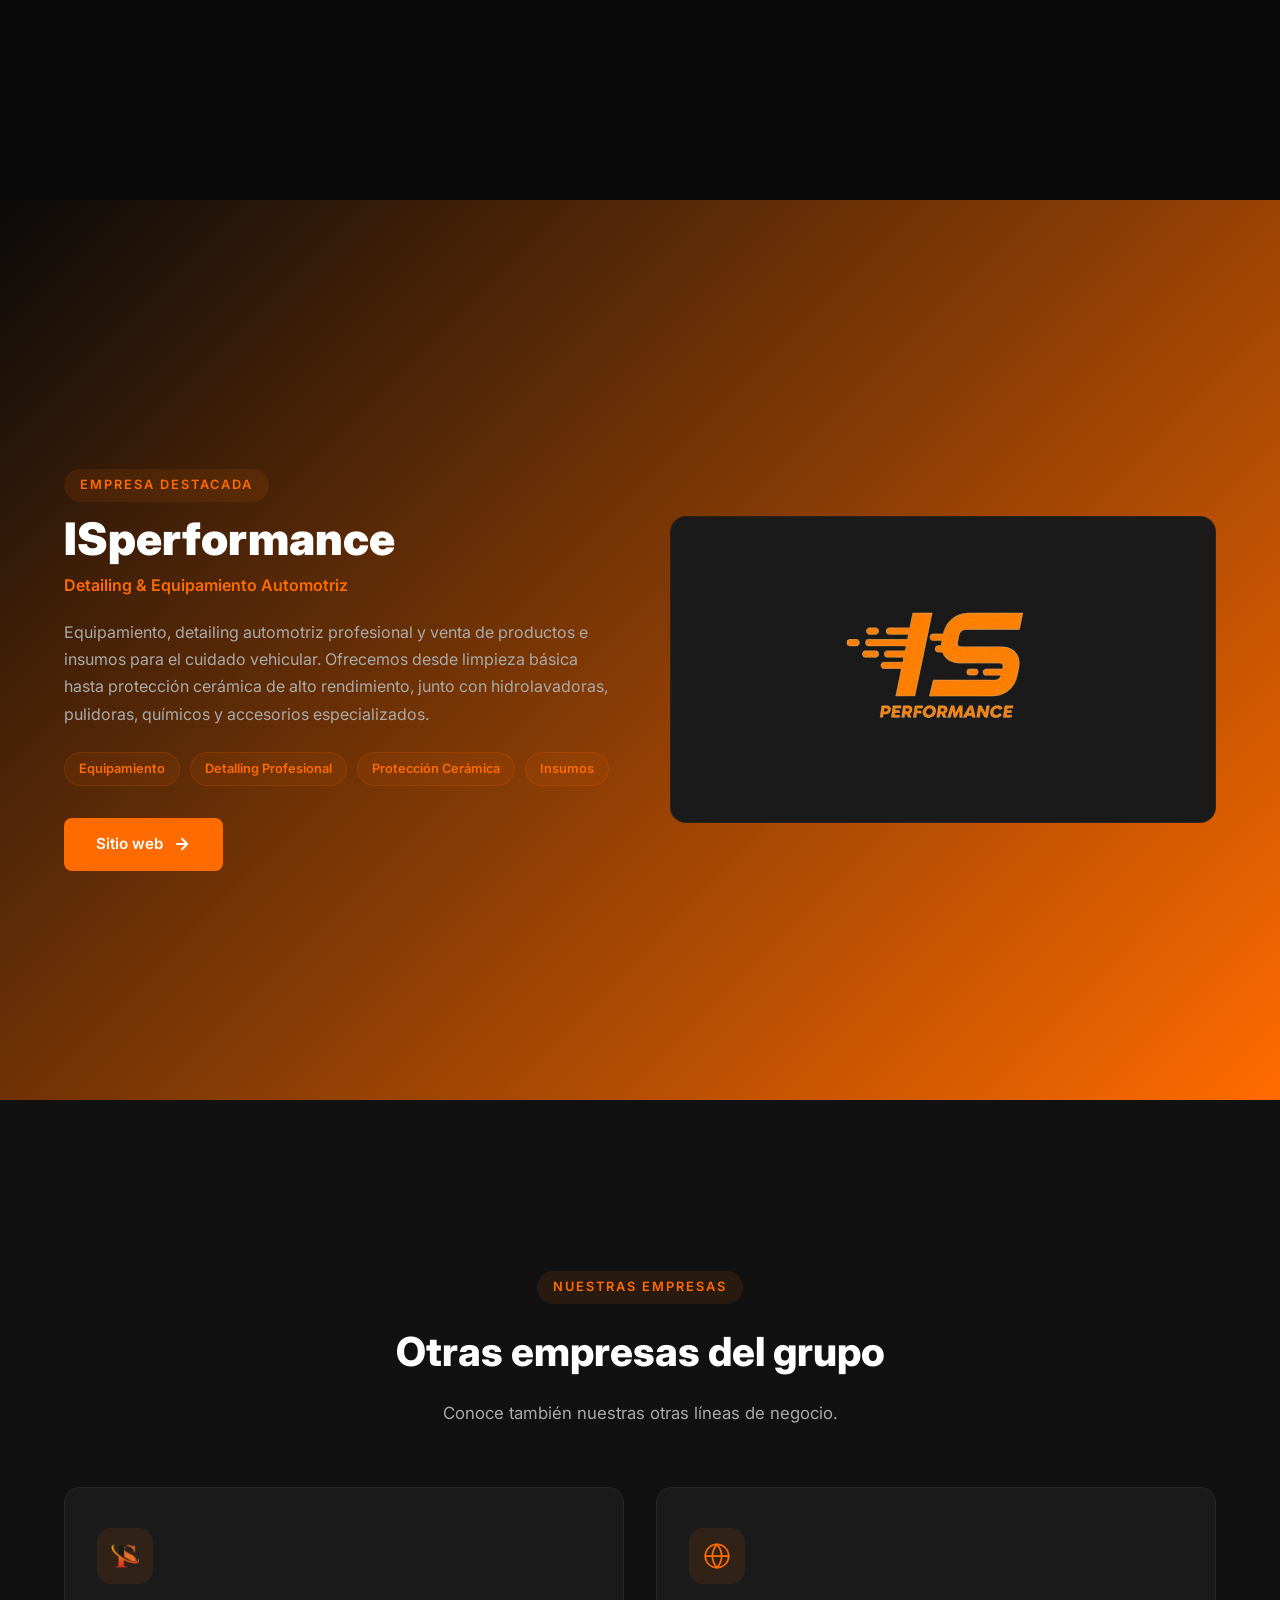
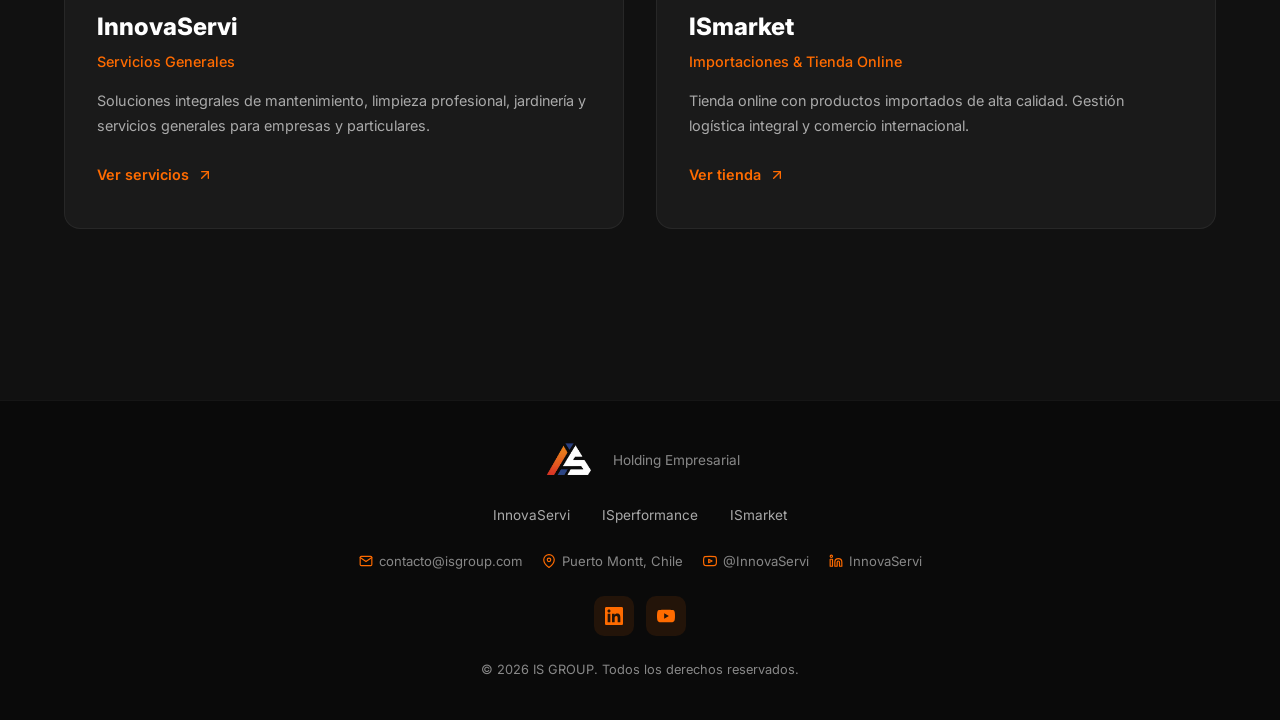
==== commit 79fd2e43: "URLs limpias (opcion A): quitar index.html de los enlaces a carpetas en raiz, isperformance e ismark" ====
--- a/index.html
+++ b/index.html
@@ -143,7 +143,7 @@
 
         <!-- InnovaServi -->
         <article class="card">
-          <a href="innovaservi/index.html" class="card-icon-link">
+          <a href="innovaservi/" class="card-icon-link">
             <div class="card-icon" style="--card-color: #FF6B00;">
               <img src="assets/images/InnovaLOGO.png" alt="InnovaServi" />
             </div>
@@ -155,7 +155,7 @@
               Soluciones integrales de mantenimiento, limpieza profesional,
               jardinería y servicios generales para empresas y particulares.
             </p>
-            <a href="innovaservi/index.html" class="card-link">
+            <a href="innovaservi/" class="card-link">
               Ver servicios
               <svg width="16" height="16" viewBox="0 0 24 24" fill="none" stroke="currentColor" stroke-width="2" stroke-linecap="round" stroke-linejoin="round"><path d="M7 17 17 7"/><path d="M7 7h10v10"/></svg>
             </a>
@@ -164,7 +164,7 @@
 
         <!-- ISmarket -->
         <article class="card">
-          <a href="ismarket/index.html" class="card-icon-link">
+          <a href="ismarket/" class="card-icon-link">
             <div class="card-icon" style="--card-color: #FF6B00;">
               <svg viewBox="0 0 24 24" fill="none" stroke="currentColor" stroke-width="1.5" stroke-linecap="round" stroke-linejoin="round">
                 <circle cx="12" cy="12" r="10"/>
@@ -180,7 +180,7 @@
               Tienda online con productos importados de alta calidad.
               Gestión logística integral y comercio internacional.
             </p>
-            <a href="ismarket/index.html" class="card-link">
+            <a href="ismarket/" class="card-link">
               Ver tienda
               <svg width="16" height="16" viewBox="0 0 24 24" fill="none" stroke="currentColor" stroke-width="2" stroke-linecap="round" stroke-linejoin="round"><path d="M7 17 17 7"/><path d="M7 7h10v10"/></svg>
             </a>
@@ -199,9 +199,9 @@
         <p>Holding Empresarial</p>
       </div>
       <div class="footer-links">
-        <a href="innovaservi/index.html" class="footer-link">InnovaServi</a>
+        <a href="innovaservi/" class="footer-link">InnovaServi</a>
         <a href="https://isperformance.cl" class="footer-link">ISperformance</a>
-        <a href="ismarket/index.html" class="footer-link">ISmarket</a>
+        <a href="ismarket/" class="footer-link">ISmarket</a>
       </div>
       <div class="footer-contact">
         <a href="mailto:contacto@isgroup.com" class="footer-contact-item">
